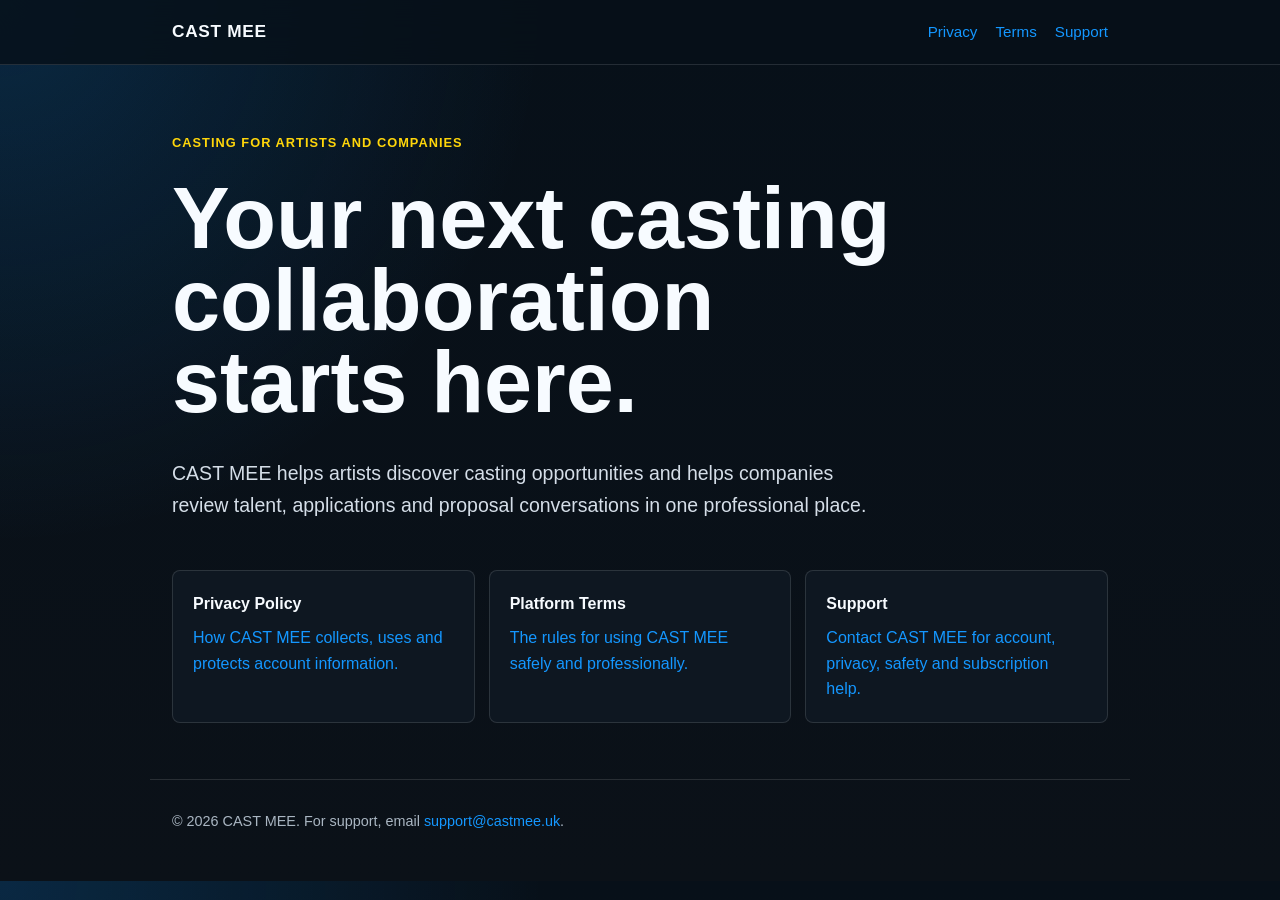
==== index.html @ 1ba74724 "Add CAST MEE public site pages" ====
<!doctype html>
<html lang="en">
  <head>
    <meta charset="utf-8">
    <meta name="viewport" content="width=device-width, initial-scale=1">
    <title>CAST MEE</title>
    <meta name="description" content="CAST MEE support, privacy policy and platform terms.">
    <link rel="stylesheet" href="styles.css">
  </head>
  <body>
    <header class="site-header">
      <nav class="nav" aria-label="Main navigation">
        <a class="brand" href="/">CAST MEE</a>
        <div class="nav-links">
          <a href="/privacy/">Privacy</a>
          <a href="/terms/">Terms</a>
          <a href="/support/">Support</a>
        </div>
      </nav>
    </header>

    <main class="hero">
      <p class="eyebrow">Casting for artists and companies</p>
      <h1>Your next casting collaboration starts here.</h1>
      <p class="lead">CAST MEE helps artists discover casting opportunities and helps companies review talent, applications and proposal conversations in one professional place.</p>

      <div class="card-grid">
        <a class="card" href="/privacy/">
          <strong>Privacy Policy</strong>
          <span>How CAST MEE collects, uses and protects account information.</span>
        </a>
        <a class="card" href="/terms/">
          <strong>Platform Terms</strong>
          <span>The rules for using CAST MEE safely and professionally.</span>
        </a>
        <a class="card" href="/support/">
          <strong>Support</strong>
          <span>Contact CAST MEE for account, privacy, safety and subscription help.</span>
        </a>
      </div>
    </main>

    <footer class="site-footer">
      © 2026 CAST MEE. For support, email <a href="mailto:support@castmee.uk">support@castmee.uk</a>.
    </footer>
  </body>
</html>
---- styles.css ----
:root {
  color-scheme: light dark;
  --bg: #071019;
  --panel: #101a24;
  --text: #f7fbff;
  --muted: #aab6c2;
  --line: rgba(255, 255, 255, 0.12);
  --blue: #1497ff;
  --gold: #ffd60a;
}

* {
  box-sizing: border-box;
}

body {
  margin: 0;
  font-family: -apple-system, BlinkMacSystemFont, "SF Pro Display", "Segoe UI", sans-serif;
  background:
    radial-gradient(circle at top left, rgba(20, 151, 255, 0.18), transparent 34rem),
    linear-gradient(180deg, #071019 0%, #0b1118 100%);
  color: var(--text);
  line-height: 1.6;
}

a {
  color: var(--blue);
  text-decoration: none;
}

a:hover {
  text-decoration: underline;
}

.site-header {
  border-bottom: 1px solid var(--line);
  background: rgba(7, 16, 25, 0.82);
  backdrop-filter: blur(18px);
  position: sticky;
  top: 0;
  z-index: 5;
}

.nav {
  max-width: 980px;
  margin: 0 auto;
  padding: 18px 22px;
  display: flex;
  align-items: center;
  justify-content: space-between;
  gap: 18px;
}

.brand {
  font-size: 1.08rem;
  font-weight: 800;
  letter-spacing: 0.04em;
  color: var(--text);
}

.nav-links {
  display: flex;
  gap: 18px;
  flex-wrap: wrap;
  font-size: 0.95rem;
}

.hero,
.content {
  max-width: 980px;
  margin: 0 auto;
  padding: 56px 22px;
}

.hero {
  min-height: 64vh;
  display: grid;
  align-content: center;
}

.eyebrow {
  color: var(--gold);
  font-weight: 800;
  letter-spacing: 0.08em;
  text-transform: uppercase;
  font-size: 0.8rem;
}

h1 {
  max-width: 800px;
  margin: 10px 0 16px;
  font-size: clamp(2.6rem, 8vw, 5.4rem);
  line-height: 0.95;
  letter-spacing: 0;
}

h2 {
  margin: 34px 0 10px;
  font-size: 1.35rem;
  line-height: 1.25;
}

p,
li {
  color: var(--muted);
  font-size: 1rem;
}

.lead {
  max-width: 720px;
  font-size: 1.22rem;
  color: #d5dee8;
}

.card-grid {
  display: grid;
  grid-template-columns: repeat(3, minmax(0, 1fr));
  gap: 14px;
  margin-top: 30px;
}

.card {
  display: block;
  min-height: 150px;
  padding: 20px;
  border: 1px solid var(--line);
  border-radius: 8px;
  background: rgba(16, 26, 36, 0.78);
}

.card strong {
  display: block;
  color: var(--text);
  margin-bottom: 8px;
}

.page-title {
  max-width: 820px;
  margin-bottom: 30px;
}

.page-title h1 {
  font-size: clamp(2.2rem, 6vw, 4.2rem);
}

.document {
  max-width: 820px;
  padding: 28px;
  border: 1px solid var(--line);
  border-radius: 8px;
  background: rgba(16, 26, 36, 0.74);
}

.document ul {
  padding-left: 1.2rem;
}

.contact-box {
  margin-top: 20px;
  padding: 18px;
  border-radius: 8px;
  border: 1px solid rgba(20, 151, 255, 0.35);
  background: rgba(20, 151, 255, 0.1);
}

.site-footer {
  max-width: 980px;
  margin: 0 auto;
  padding: 30px 22px 48px;
  border-top: 1px solid var(--line);
  color: var(--muted);
  font-size: 0.9rem;
}

@media (max-width: 720px) {
  .nav {
    align-items: flex-start;
    flex-direction: column;
  }

  .card-grid {
    grid-template-columns: 1fr;
  }

  .hero,
  .content {
    padding-top: 38px;
  }

  .document {
    padding: 20px;
  }
}
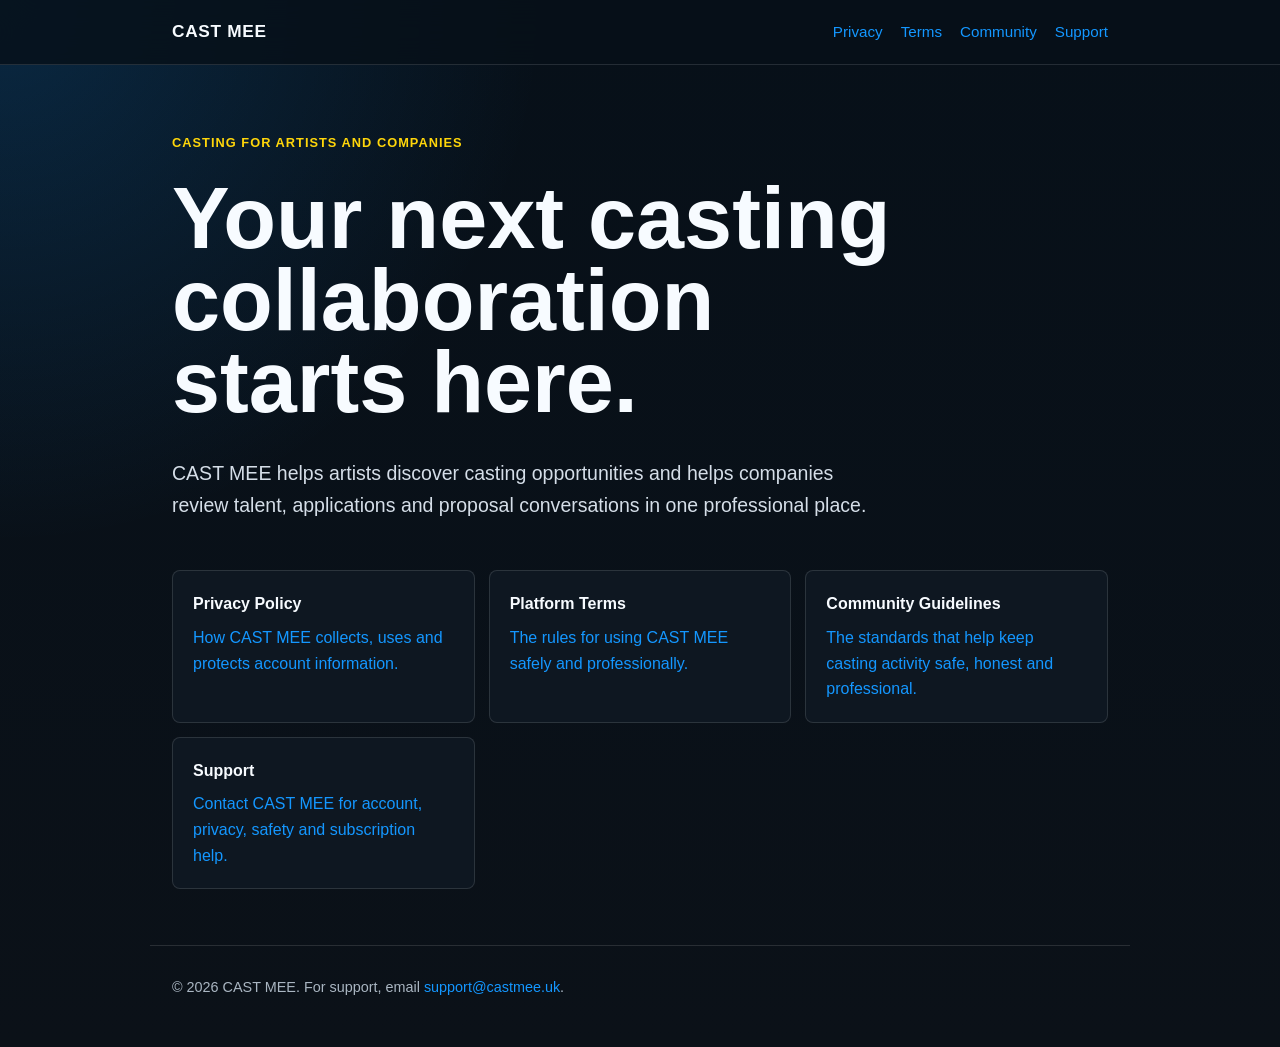
==== commit 6f924c92: "Add CAST MEE community guidelines" ====
--- a/index.html
+++ b/index.html
@@ -14,6 +14,7 @@
         <div class="nav-links">
           <a href="/privacy/">Privacy</a>
           <a href="/terms/">Terms</a>
+          <a href="/community/">Community</a>
           <a href="/support/">Support</a>
         </div>
       </nav>
@@ -33,6 +34,10 @@
           <strong>Platform Terms</strong>
           <span>The rules for using CAST MEE safely and professionally.</span>
         </a>
+        <a class="card" href="/community/">
+          <strong>Community Guidelines</strong>
+          <span>The standards that help keep casting activity safe, honest and professional.</span>
+        </a>
         <a class="card" href="/support/">
           <strong>Support</strong>
           <span>Contact CAST MEE for account, privacy, safety and subscription help.</span>
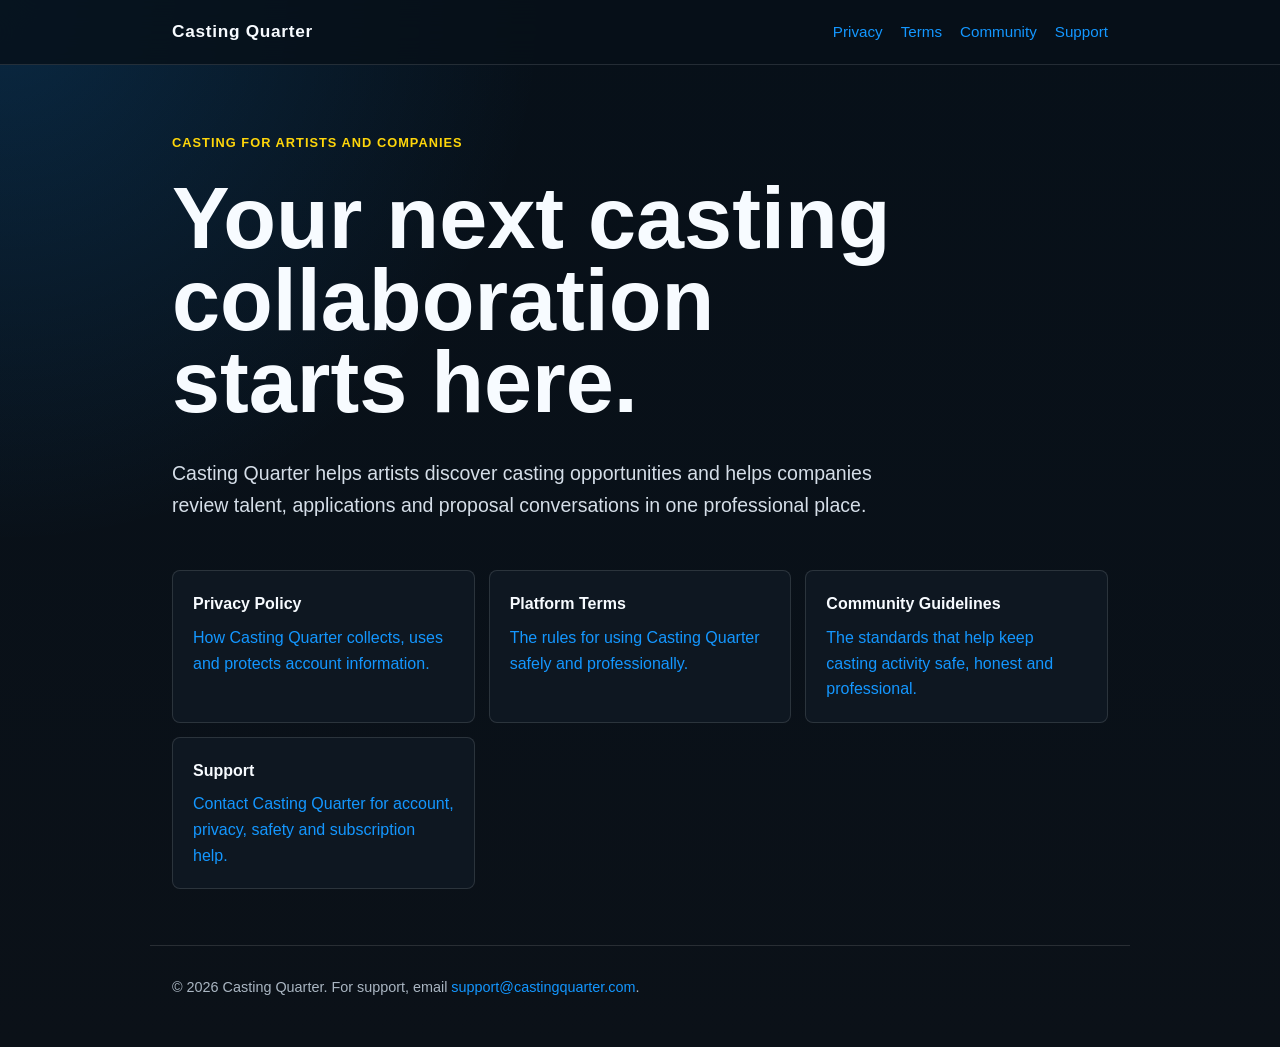
==== commit ebc6d784: "Rebrand public site as Casting Quarter" ====
--- a/index.html
+++ b/index.html
@@ -3,14 +3,14 @@
   <head>
     <meta charset="utf-8">
     <meta name="viewport" content="width=device-width, initial-scale=1">
-    <title>CAST MEE</title>
-    <meta name="description" content="CAST MEE support, privacy policy and platform terms.">
+    <title>Casting Quarter</title>
+    <meta name="description" content="Casting Quarter support, privacy policy and platform terms.">
     <link rel="stylesheet" href="styles.css">
   </head>
   <body>
     <header class="site-header">
       <nav class="nav" aria-label="Main navigation">
-        <a class="brand" href="/">CAST MEE</a>
+        <a class="brand" href="/">Casting Quarter</a>
         <div class="nav-links">
           <a href="/privacy/">Privacy</a>
           <a href="/terms/">Terms</a>
@@ -23,16 +23,16 @@
     <main class="hero">
       <p class="eyebrow">Casting for artists and companies</p>
       <h1>Your next casting collaboration starts here.</h1>
-      <p class="lead">CAST MEE helps artists discover casting opportunities and helps companies review talent, applications and proposal conversations in one professional place.</p>
+      <p class="lead">Casting Quarter helps artists discover casting opportunities and helps companies review talent, applications and proposal conversations in one professional place.</p>
 
       <div class="card-grid">
         <a class="card" href="/privacy/">
           <strong>Privacy Policy</strong>
-          <span>How CAST MEE collects, uses and protects account information.</span>
+          <span>How Casting Quarter collects, uses and protects account information.</span>
         </a>
         <a class="card" href="/terms/">
           <strong>Platform Terms</strong>
-          <span>The rules for using CAST MEE safely and professionally.</span>
+          <span>The rules for using Casting Quarter safely and professionally.</span>
         </a>
         <a class="card" href="/community/">
           <strong>Community Guidelines</strong>
@@ -40,13 +40,13 @@
         </a>
         <a class="card" href="/support/">
           <strong>Support</strong>
-          <span>Contact CAST MEE for account, privacy, safety and subscription help.</span>
+          <span>Contact Casting Quarter for account, privacy, safety and subscription help.</span>
         </a>
       </div>
     </main>
 
     <footer class="site-footer">
-      © 2026 CAST MEE. For support, email <a href="mailto:support@castmee.uk">support@castmee.uk</a>.
+      © 2026 Casting Quarter. For support, email <a href="mailto:support@castingquarter.com">support@castingquarter.com</a>.
     </footer>
   </body>
 </html>
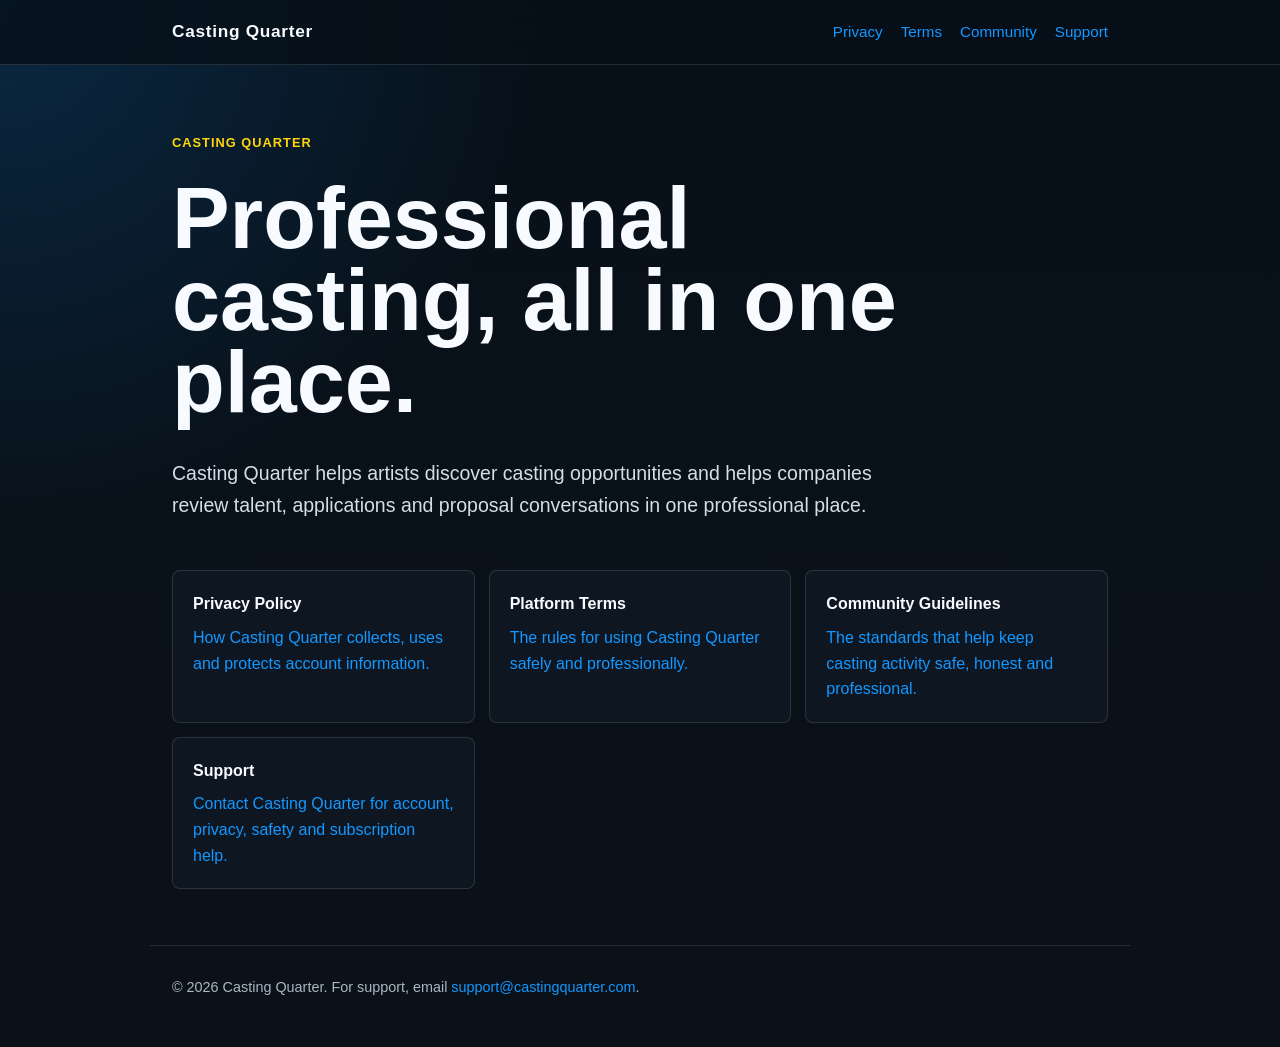
==== commit f5c10ae2: "Complete Casting Quarter website and legal rebrand" ====
--- a/index.html
+++ b/index.html
@@ -5,6 +5,7 @@
     <meta name="viewport" content="width=device-width, initial-scale=1">
     <title>Casting Quarter</title>
     <meta name="description" content="Casting Quarter support, privacy policy and platform terms.">
+    <link rel="canonical" href="https://castingquarter.com/">
     <link rel="stylesheet" href="styles.css">
   </head>
   <body>
@@ -21,8 +22,8 @@
     </header>
 
     <main class="hero">
-      <p class="eyebrow">Casting for artists and companies</p>
-      <h1>Your next casting collaboration starts here.</h1>
+      <p class="eyebrow">Casting Quarter</p>
+      <h1>Professional casting, all in one place.</h1>
       <p class="lead">Casting Quarter helps artists discover casting opportunities and helps companies review talent, applications and proposal conversations in one professional place.</p>
 
       <div class="card-grid">
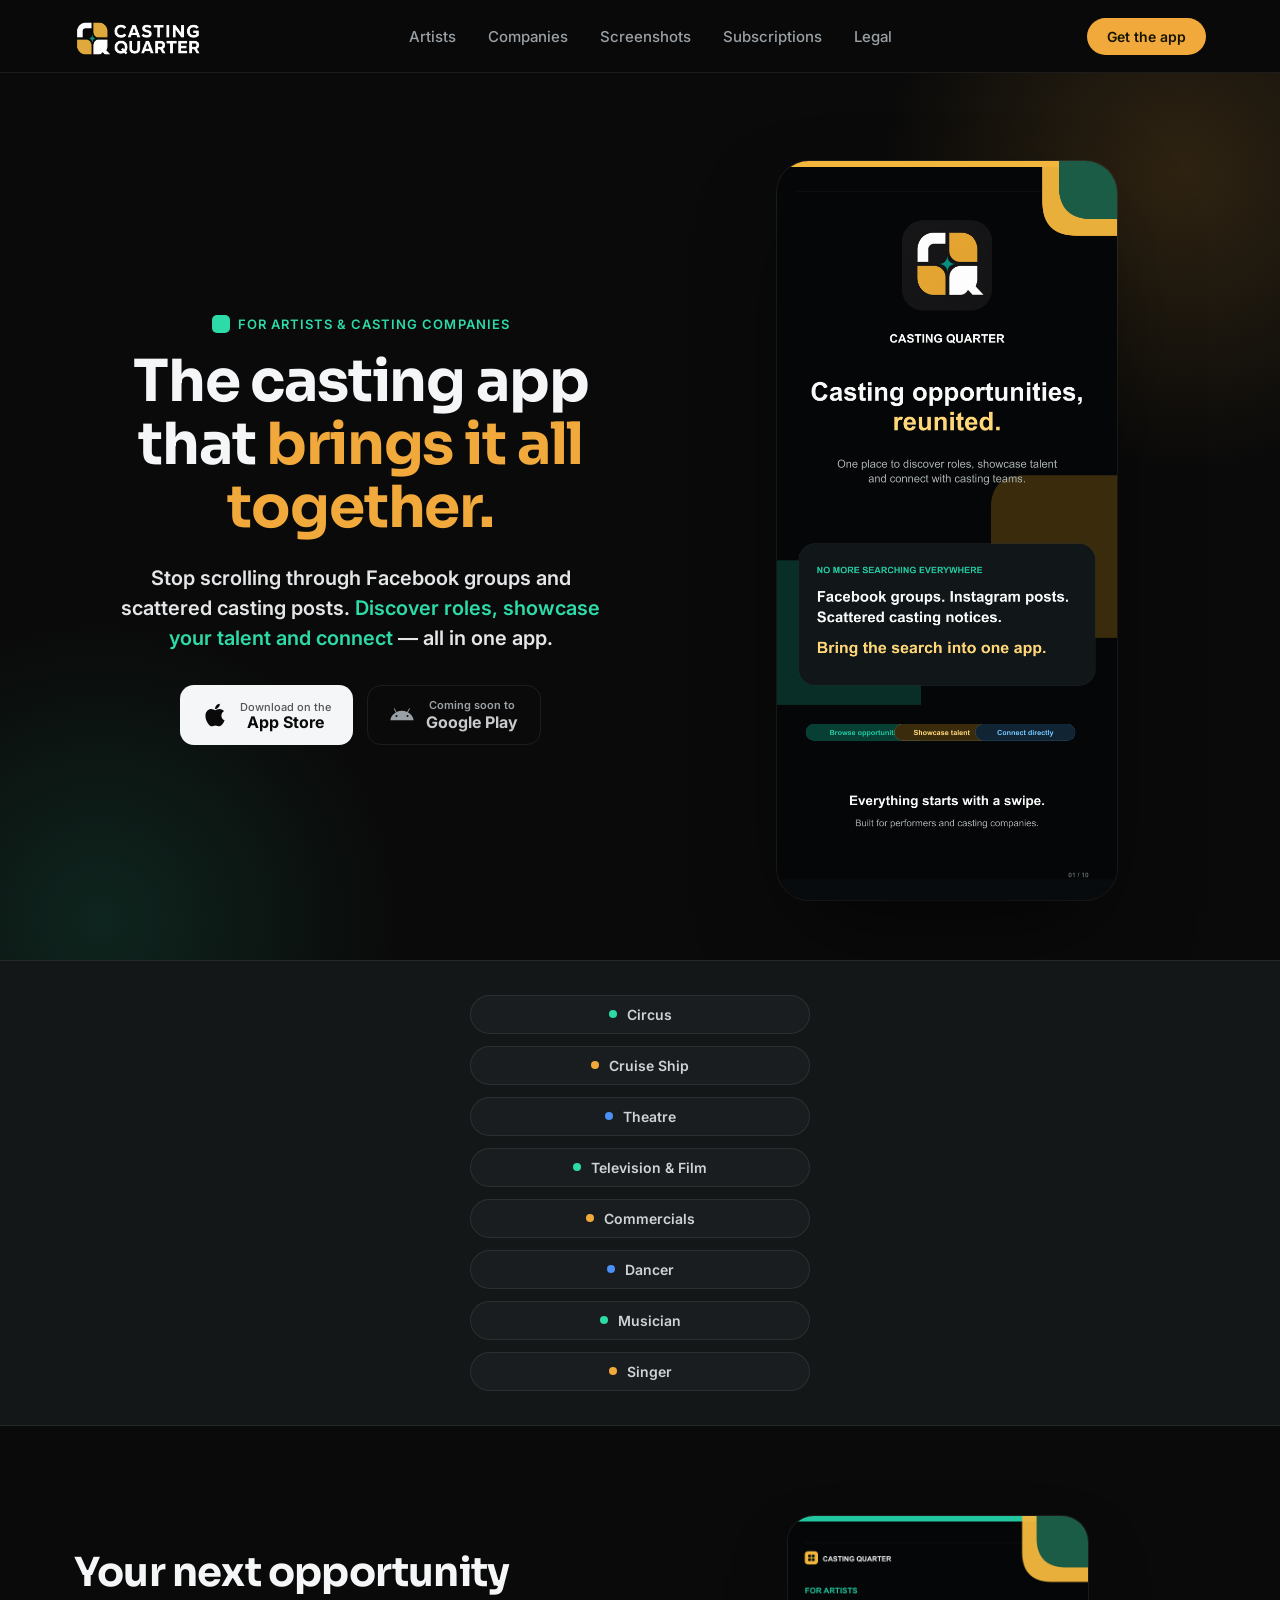
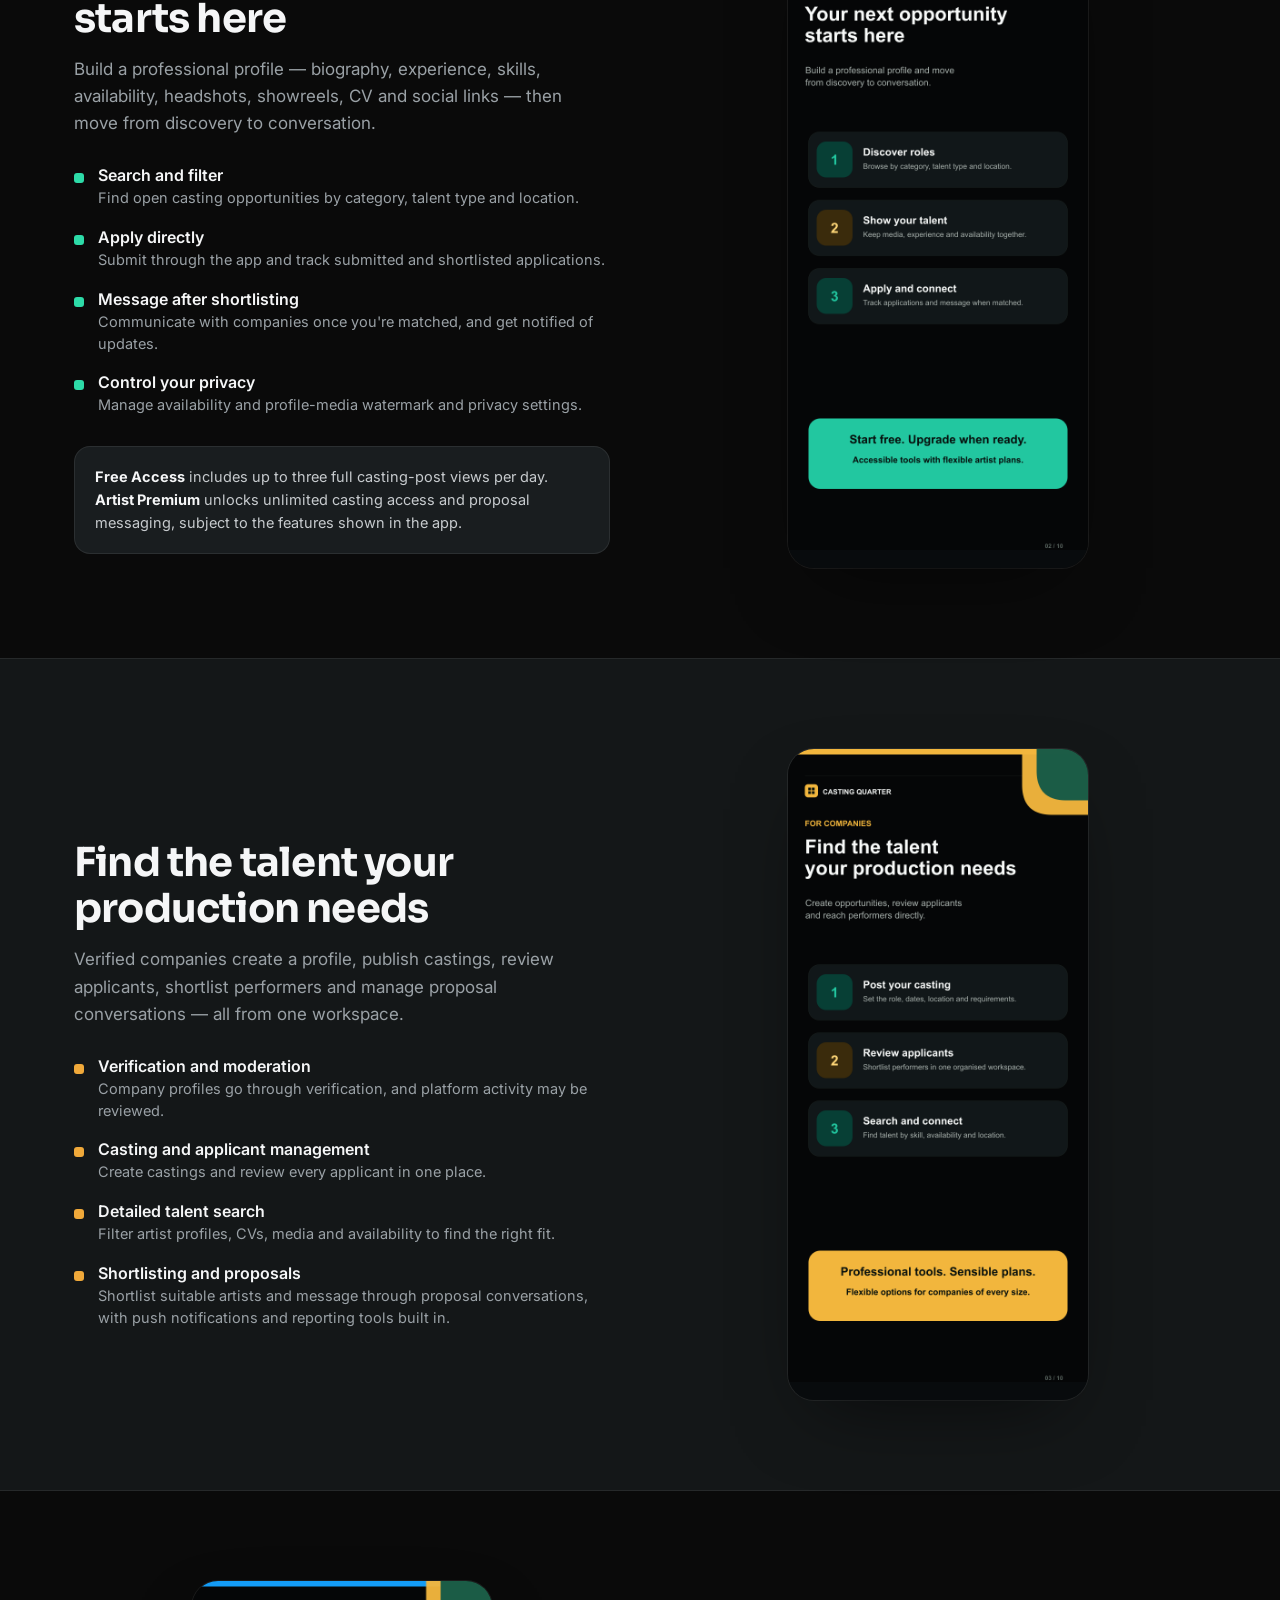
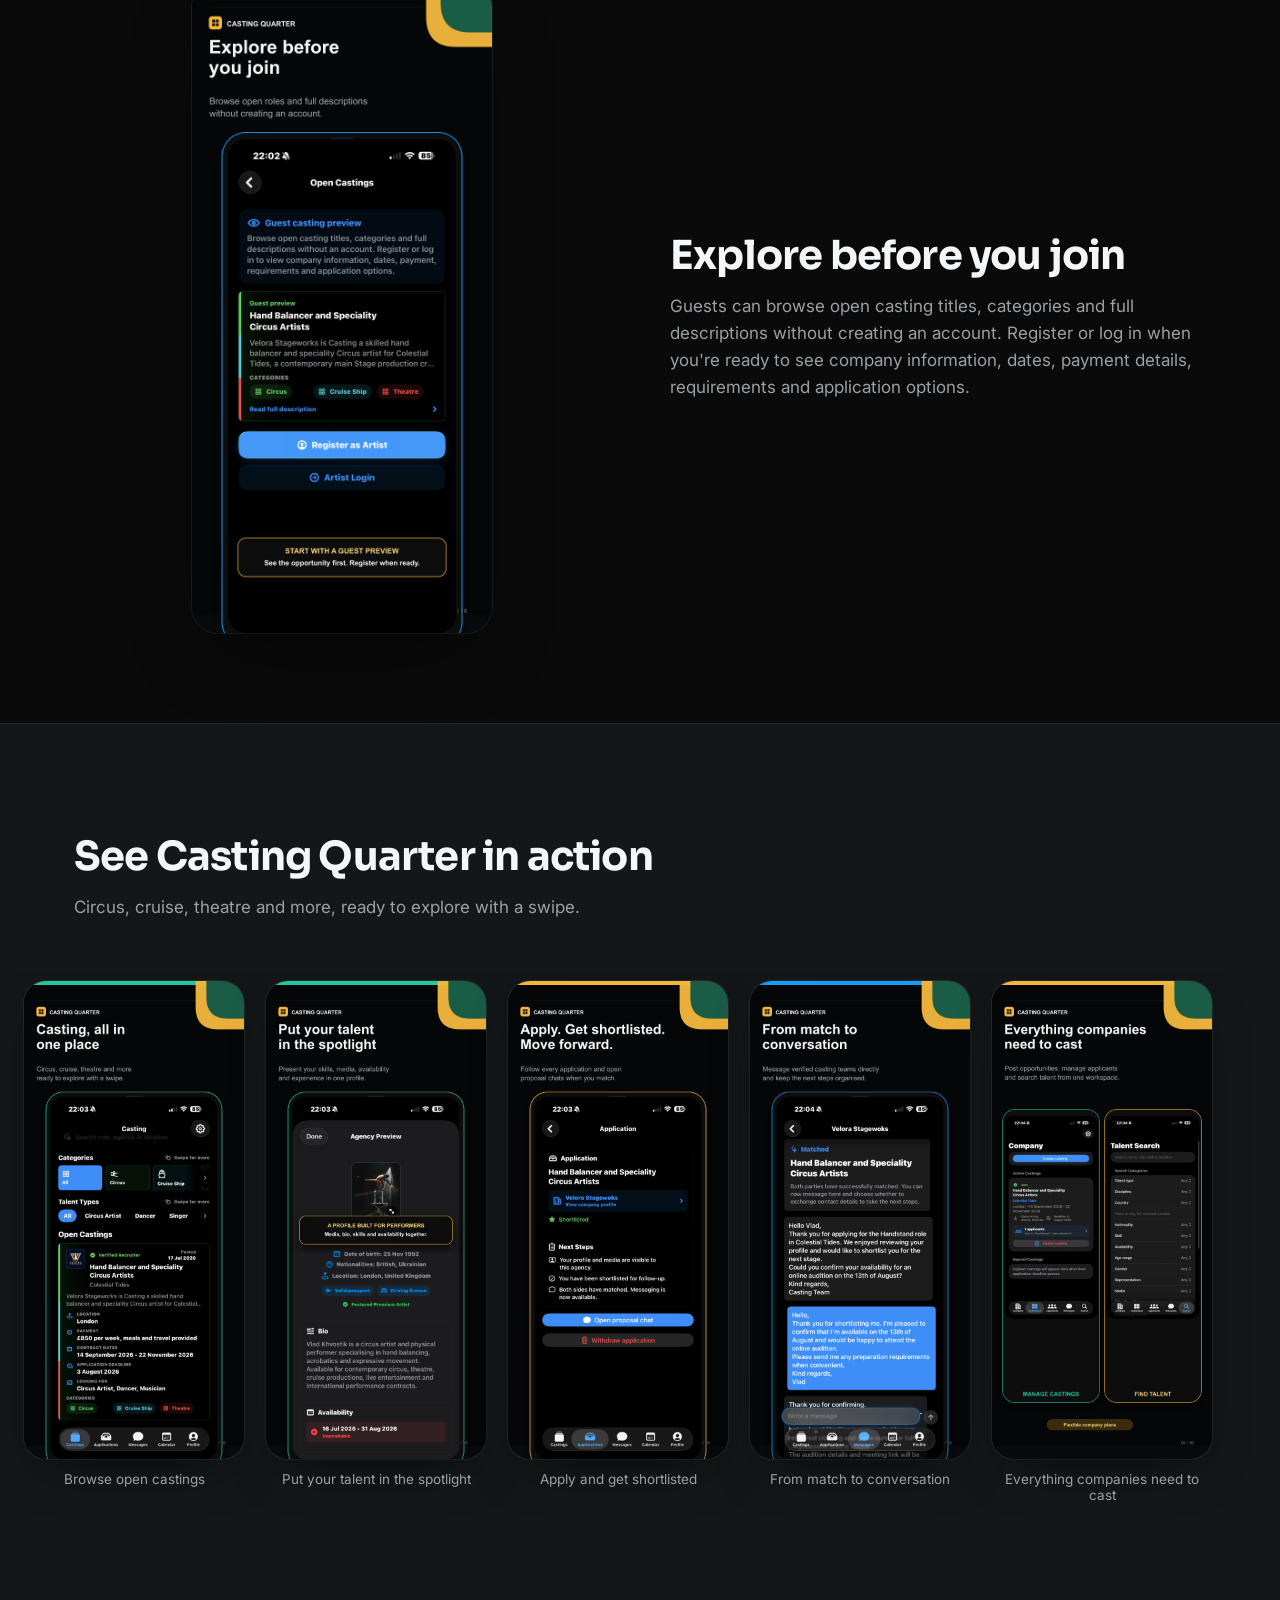
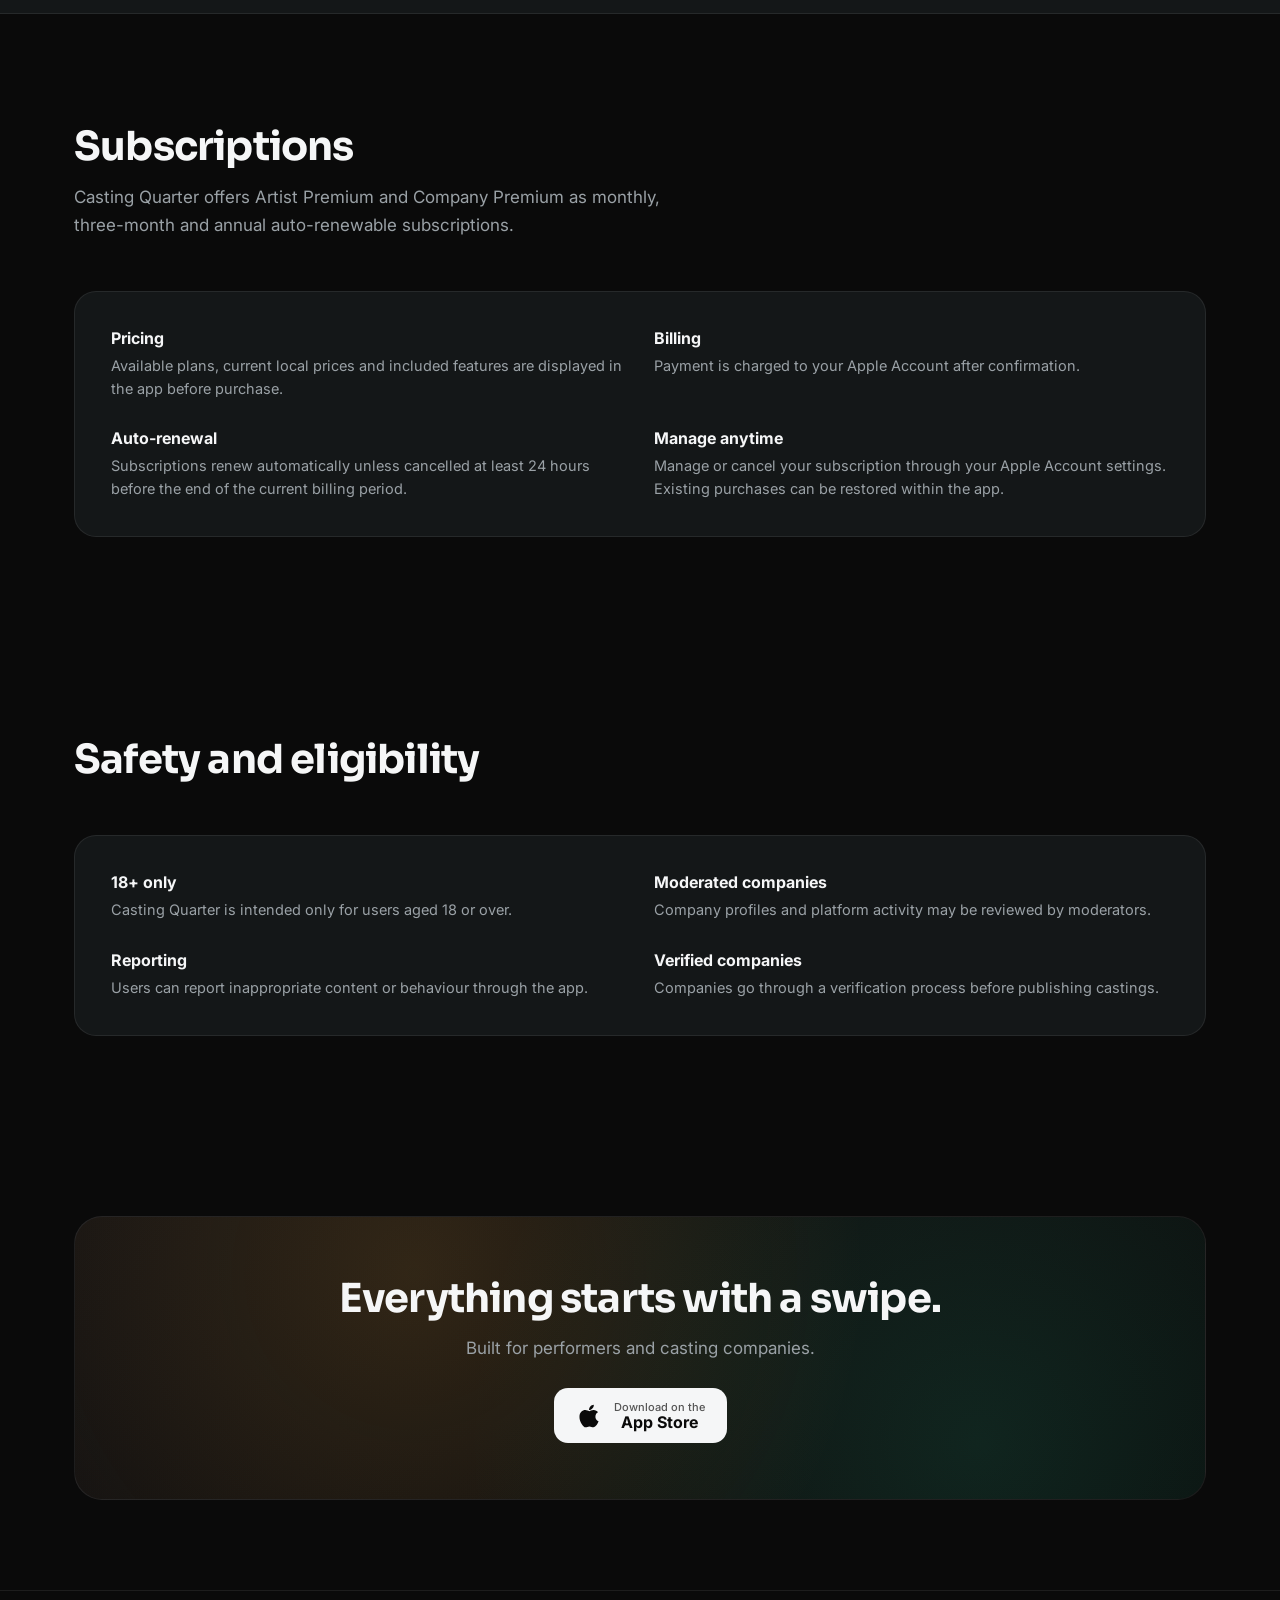
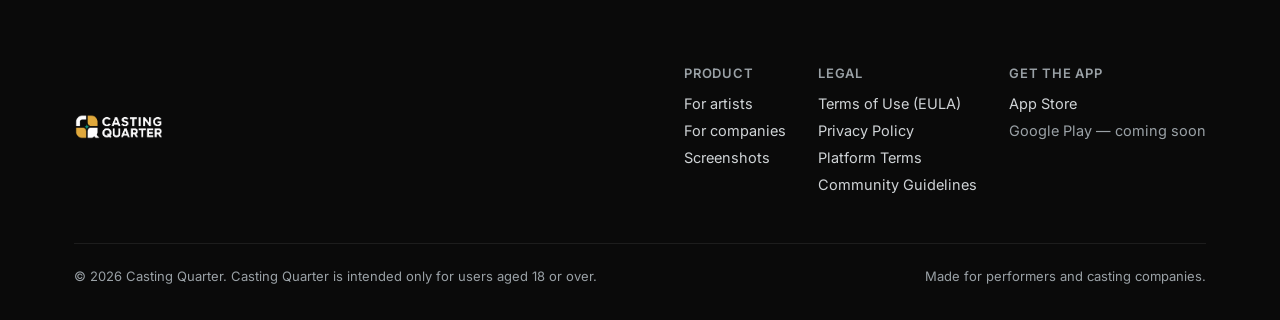
==== commit 6262b2bb: "Checkpoint static Casting Quarter homepage" ====
--- a/index.html
+++ b/index.html
@@ -1,53 +1,462 @@
-<!doctype html>
+<!DOCTYPE html>
 <html lang="en">
-  <head>
-    <meta charset="utf-8">
-    <meta name="viewport" content="width=device-width, initial-scale=1">
-    <title>Casting Quarter</title>
-    <meta name="description" content="Casting Quarter support, privacy policy and platform terms.">
-    <link rel="canonical" href="https://castingquarter.com/">
-    <link rel="stylesheet" href="styles.css">
-  </head>
-  <body>
-    <header class="site-header">
-      <nav class="nav" aria-label="Main navigation">
-        <a class="brand" href="/">Casting Quarter</a>
-        <div class="nav-links">
-          <a href="/privacy/">Privacy</a>
-          <a href="/terms/">Terms</a>
-          <a href="/community/">Community</a>
-          <a href="/support/">Support</a>
-        </div>
-      </nav>
-    </header>
-
-    <main class="hero">
-      <p class="eyebrow">Casting Quarter</p>
-      <h1>Professional casting, all in one place.</h1>
-      <p class="lead">Casting Quarter helps artists discover casting opportunities and helps companies review talent, applications and proposal conversations in one professional place.</p>
-
-      <div class="card-grid">
-        <a class="card" href="/privacy/">
-          <strong>Privacy Policy</strong>
-          <span>How Casting Quarter collects, uses and protects account information.</span>
+<head>
+<meta charset="UTF-8">
+<meta name="viewport" content="width=device-width, initial-scale=1.0">
+<title>Casting Quarter — The casting app that brings it all together.</title>
+<meta name="description" content="Casting Quarter brings casting opportunities, artists and verified companies together in one organised, accessible platform.">
+<link rel="icon" href="assets/marketing/asset-434eaecd9cca.png">
+<link rel="preconnect" href="https://fonts.googleapis.com">
+<link rel="preconnect" href="https://fonts.gstatic.com" crossorigin>
+<link href="https://fonts.googleapis.com/css2?family=Sora:wght@400;600;700;800&family=Inter:wght@400;500;600;700&display=swap" rel="stylesheet">
+<style>
+  :root{
+    --bg:#0a0a0a;
+    --panel:#141718;
+    --panel-2:#191d1f;
+    --line:rgba(255,255,255,0.08);
+    --gold:#f0a93a;
+    --gold-2:#f6c877;
+    --teal:#2ddba8;
+    --blue:#4a90f5;
+    --white:#f5f6f7;
+    --muted:#9aa1a6;
+    --radius:22px;
+  }
+  *{box-sizing:border-box;}
+  html{scroll-behavior:smooth;}
+  body{
+    margin:0;
+    background:var(--bg);
+    color:var(--white);
+    font-family:'Inter',sans-serif;
+    -webkit-font-smoothing:antialiased;
+    overflow-x:hidden;
+  }
+  h1,h2,h3,.display{
+    font-family:'Sora',sans-serif;
+    font-weight:700;
+    margin:0;
+    letter-spacing:-0.02em;
+  }
+  p{margin:0;}
+  a{color:inherit;text-decoration:none;}
+  img{max-width:100%;display:block;}
+  .wrap{max-width:1180px;margin:0 auto;padding:0 24px;}
+
+  /* progress rail */
+  #progress{position:fixed;top:0;left:0;height:3px;background:linear-gradient(90deg,var(--teal),var(--gold));width:0%;z-index:1000;transition:width .1s linear;}
+
+  /* quarter mark - the signature element, echoing the CQ icon's 4-quadrant shape */
+  .qmark{
+    width:10px;height:10px;min-width:10px;border-radius:3px;
+    background:var(--gold);
+  }
+  .qmark.teal{background:var(--teal);}
+  .qmark.blue{background:var(--blue);}
+
+  /* nav */
+  header{
+    position:sticky;top:0;z-index:100;
+    background:rgba(10,10,10,0.75);
+    backdrop-filter:blur(14px);
+    border-bottom:1px solid var(--line);
+  }
+  nav{display:flex;align-items:center;justify-content:space-between;padding:16px 24px;max-width:1180px;margin:0 auto;}
+  .brand{display:flex;align-items:center;gap:12px;}
+  .brand img{height:40px;width:auto;}
+  .navlinks{display:flex;gap:32px;font-size:15px;font-weight:500;color:var(--muted);}
+  .navlinks a:hover{color:var(--white);}
+  .nav-cta{background:var(--gold);color:#141400;padding:10px 20px;border-radius:100px;font-weight:600;font-size:14px;white-space:nowrap;}
+  .navlinks{display:none;}
+  @media(min-width:860px){.navlinks{display:flex;}}
+
+  /* hero */
+  .hero{
+    position:relative;
+    padding:88px 0 60px;
+    overflow:hidden;
+  }
+  .hero::before{
+    content:'';position:absolute;top:-200px;right:-200px;width:600px;height:600px;
+    background:radial-gradient(circle,rgba(240,169,58,0.16),transparent 70%);
+    pointer-events:none;
+  }
+  .hero::after{
+    content:'';position:absolute;bottom:-260px;left:-200px;width:600px;height:600px;
+    background:radial-gradient(circle,rgba(45,219,168,0.13),transparent 70%);
+    pointer-events:none;
+  }
+  .hero-grid{display:grid;grid-template-columns:1fr;gap:48px;align-items:center;position:relative;z-index:1;}
+  @media(min-width:960px){.hero-grid{grid-template-columns:1.05fr 0.95fr;gap:40px;}}
+  .eyebrow{
+    display:inline-flex;align-items:center;gap:8px;
+    color:var(--teal);font-weight:600;font-size:13px;letter-spacing:0.08em;text-transform:uppercase;
+    margin-bottom:18px;
+  }
+  .hero-grid > div:first-child{text-align:center;}
+  .hero-grid > div:first-child .eyebrow{margin-left:auto;margin-right:auto;}
+  .hero h1{font-size:44px;line-height:1.08;}
+  @media(min-width:600px){.hero h1{font-size:58px;}}
+  .hero h1 .accent{color:var(--gold);}
+  .hero p.sub{margin:24px auto 0;font-size:20px;font-weight:600;line-height:1.5;color:#e4e6e8;max-width:480px;text-align:center;}
+  .hero p.sub .hl{color:var(--teal);}
+  .cta-row{display:flex;flex-wrap:wrap;gap:14px;margin-top:32px;justify-content:center;}
+  .btn-store{
+    display:flex;align-items:center;gap:12px;
+    background:var(--white);color:#0a0a0a;
+    padding:12px 22px;border-radius:14px;font-weight:600;
+    transition:transform .15s ease;
+  }
+  .btn-store:hover{transform:translateY(-2px);}
+  .btn-store svg{width:26px;height:26px;flex-shrink:0;}
+  .btn-store .label small{display:block;font-size:11px;font-weight:500;color:#555;}
+  .btn-store .label strong{display:block;font-size:16px;line-height:1.1;}
+  .btn-android{
+    display:flex;align-items:center;gap:12px;
+    border:1px solid var(--line);color:var(--muted);
+    padding:12px 22px;border-radius:14px;font-weight:600;
+  }
+  .btn-android .label small{display:block;font-size:11px;color:var(--muted);}
+  .btn-android .label strong{display:block;font-size:16px;color:#c7cbce;}
+  .hero-visual{display:flex;justify-content:center;}
+  .hero-visual .frame{
+    width:100%;max-width:340px;border-radius:32px;overflow:hidden;
+    box-shadow:0 40px 100px -30px rgba(0,0,0,0.7), 0 0 0 1px var(--line);
+  }
+
+  /* section shells */
+  section{padding:90px 0;}
+  .section-head{max-width:600px;margin-bottom:52px;}
+  .section-head .qmark{margin-bottom:16px;}
+  .section-head h2{font-size:32px;line-height:1.15;}
+  @media(min-width:600px){.section-head h2{font-size:40px;}}
+  .section-head p{margin-top:14px;font-size:17px;color:var(--muted);line-height:1.6;}
+
+  /* strip */
+  .strip{border-top:1px solid var(--line);border-bottom:1px solid var(--line);background:var(--panel);}
+  .strip .wrap{display:flex;flex-direction:column;align-items:center;gap:12px;padding:34px 24px;}
+  .pill{width:100%;max-width:340px;justify-content:center;}
+  .pill{
+    display:flex;align-items:center;gap:10px;
+    background:var(--panel-2);border:1px solid var(--line);
+    padding:10px 18px;border-radius:100px;font-size:14px;font-weight:600;color:#cfd3d6;
+  }
+  .pill .dot{width:8px;height:8px;border-radius:50%;}
+
+  /* two-col feature (artists / companies) */
+  .feature{
+    display:grid;grid-template-columns:1fr;gap:48px;align-items:center;
+  }
+  @media(min-width:960px){.feature{grid-template-columns:1fr 1fr;gap:60px;}}
+  .feature.reverse .feature-visual{order:-1;}
+  @media(min-width:960px){.feature.reverse .feature-visual{order:2;}}
+  .feature-visual{display:flex;justify-content:center;}
+  .feature-visual img{border-radius:26px;max-width:300px;box-shadow:0 30px 80px -30px rgba(0,0,0,0.6),0 0 0 1px var(--line);}
+  .flist{list-style:none;margin:28px 0 0;padding:0;display:flex;flex-direction:column;gap:18px;}
+  .flist li{display:flex;gap:14px;align-items:flex-start;}
+  .flist .qmark{margin-top:8px;}
+  .flist .ftext strong{display:block;font-size:16px;font-weight:600;}
+  .flist .ftext span{display:block;font-size:14.5px;color:var(--muted);margin-top:2px;line-height:1.5;}
+  .tier-note{
+    margin-top:30px;padding:18px 20px;border-radius:16px;background:var(--panel-2);border:1px solid var(--line);
+    font-size:14.5px;color:#c7cbce;line-height:1.6;
+  }
+  .tier-note b{color:var(--white);}
+
+  /* gallery */
+  .gallery-strip{
+    display:flex;gap:22px;overflow-x:auto;padding:8px 24px 20px;scroll-snap-type:x mandatory;
+    -ms-overflow-style:none;scrollbar-width:none;
+  }
+  .gallery-strip::-webkit-scrollbar{display:none;}
+  .gcard{
+    scroll-snap-align:start;flex:0 0 auto;width:220px;
+  }
+  .gcard img{border-radius:22px;box-shadow:0 20px 50px -20px rgba(0,0,0,0.6),0 0 0 1px var(--line);}
+  .gcard .cap{margin-top:12px;font-size:13.5px;color:var(--muted);text-align:center;}
+
+  /* guest access */
+  .guest{
+    display:grid;grid-template-columns:1fr;gap:48px;align-items:center;
+  }
+  @media(min-width:960px){.guest{grid-template-columns:1fr 1fr;gap:60px;}}
+  .guest-visual img{border-radius:26px;max-width:300px;margin:0 auto;box-shadow:0 30px 80px -30px rgba(0,0,0,0.6),0 0 0 1px var(--line);}
+
+  /* safety */
+  .safety-card{
+    background:var(--panel);border:1px solid var(--line);border-radius:var(--radius);
+    padding:36px;
+  }
+  .safety-grid{display:grid;grid-template-columns:1fr;gap:28px;}
+  @media(min-width:760px){.safety-grid{grid-template-columns:1fr 1fr;}}
+  .safety-item strong{display:block;font-size:16px;margin-bottom:6px;}
+  .safety-item span{color:var(--muted);font-size:14.5px;line-height:1.6;}
+
+  /* download cta */
+  .cta-band{
+    background:linear-gradient(135deg,#151313,#0a0a0a);
+    border:1px solid var(--line);border-radius:28px;
+    padding:56px 32px;text-align:center;
+    position:relative;overflow:hidden;
+  }
+  .cta-band::before{
+    content:'';position:absolute;inset:0;
+    background:radial-gradient(circle at 30% 20%,rgba(240,169,58,0.14),transparent 55%),radial-gradient(circle at 80% 80%,rgba(45,219,168,0.12),transparent 55%);
+  }
+  .cta-band > *{position:relative;z-index:1;}
+  .cta-band h2{font-size:32px;}
+  @media(min-width:600px){.cta-band h2{font-size:40px;}}
+  .cta-band p{color:var(--muted);margin-top:14px;font-size:17px;}
+  .cta-band .cta-row{justify-content:center;margin-top:30px;}
+
+  /* footer */
+  footer{border-top:1px solid var(--line);padding:56px 0 36px;}
+  .foot-top{display:flex;flex-wrap:wrap;justify-content:space-between;gap:40px;margin-bottom:40px;}
+  .foot-brand{display:flex;align-items:center;gap:12px;}
+  .foot-brand img{height:28px;}
+  .foot-links{display:flex;flex-wrap:wrap;gap:32px;}
+  .foot-col h4{font-size:13px;text-transform:uppercase;letter-spacing:0.06em;color:var(--muted);margin-bottom:14px;font-weight:600;}
+  .foot-col a{display:block;font-size:14.5px;color:#cfd3d6;margin-bottom:10px;}
+  .foot-col a:hover{color:var(--gold);}
+  .foot-bottom{border-top:1px solid var(--line);padding-top:24px;display:flex;flex-wrap:wrap;gap:12px;justify-content:space-between;font-size:13px;color:var(--muted);}
+
+  @media(prefers-reduced-motion:reduce){
+    html{scroll-behavior:auto;}
+    *{transition:none !important;}
+  }
+</style>
+</head>
+<body>
+
+<div id="progress"></div>
+
+<header>
+  <nav>
+    <div class="brand">
+      <img src="assets/marketing/casting-quarter-logo.png" alt="Casting Quarter">
+    </div>
+    <div class="navlinks">
+      <a href="#artists">Artists</a>
+      <a href="#companies">Companies</a>
+      <a href="#screenshots">Screenshots</a>
+      <a href="#subscriptions">Subscriptions</a>
+      <a href="#legal">Legal</a>
+    </div>
+    <a class="nav-cta" href="https://apps.apple.com/gb/app/cast-mee/id6785971157" target="_blank" rel="noopener">Get the app</a>
+  </nav>
+</header>
+
+<section class="hero">
+  <div class="wrap hero-grid">
+    <div>
+      <span class="eyebrow"><span class="qmark teal" style="width:18px;height:18px;min-width:18px;border-radius:5px;"></span> For artists &amp; casting companies</span>
+      <h1>The casting app that <span class="accent">brings it all together.</span></h1>
+      <p class="sub">Stop scrolling through Facebook groups and scattered casting posts. <span class="hl">Discover roles, showcase your talent and connect</span> — all in one app.</p>
+      <div class="cta-row">
+        <a class="btn-store" href="https://apps.apple.com/gb/app/cast-mee/id6785971157" target="_blank" rel="noopener">
+          <svg viewBox="0 0 384 512" fill="currentColor"><path d="M318.7 268.7c-.2-36.7 16.4-64.4 50-84.8-18.8-26.9-47.2-41.7-84.7-44.6-35.5-2.8-74.3 20.7-88.5 20.7-15 0-49.4-19.7-76.4-19.7C63.3 141.2 4 184.8 4 273.5q0 39.3 14.4 81.2c12.8 36.7 59 126.7 107.2 125.2 25.2-.6 43-17.9 75.8-17.9 31.8 0 48.3 17.9 76.4 17.9 48.6-.7 90.4-82.5 102.6-119.3-65.2-30.7-61.7-90-61.7-91.9zm-56.6-164.2c27.3-32.4 24.8-61.9 24-72.5-24.1 1.4-52 16.4-67.9 34.9-17.5 19.8-27.8 44.3-25.6 71.9 26.1 2 49.9-11.4 69.5-34.3z"/></svg>
+          <span class="label"><small>Download on the</small><strong>App Store</strong></span>
         </a>
-        <a class="card" href="/terms/">
-          <strong>Platform Terms</strong>
-          <span>The rules for using Casting Quarter safely and professionally.</span>
+        <span class="btn-android">
+          <svg viewBox="0 0 576 512" fill="currentColor" width="24" height="24"><path d="M420.55 301.93a24 24 0 1 1 24-24 24 24 0 0 1-24 24m-265.1 0a24 24 0 1 1 24-24 24 24 0 0 1-24 24m272.42-108.13 47.24-81.85a10 10 0 1 0-17.32-10l-47.85 82.91a301.25 301.25 0 0 0-251.88 0l-47.85-82.91a10 10 0 1 0-17.32 10l47.24 81.85C67.24 231.98 15.9 300.99 8 384h560c-7.9-83.01-59.24-152.02-131.13-190.2"/></svg>
+          <span class="label"><small>Coming soon to</small><strong>Google Play</strong></span>
+        </span>
+      </div>
+    </div>
+    <div class="hero-visual">
+      <div class="frame">
+        <img src="assets/marketing/hero-app.png" alt="Casting Quarter app hero screen">
+      </div>
+    </div>
+  </div>
+</section>
+
+<div class="strip">
+  <div class="wrap">
+    <span class="pill"><span class="dot" style="background:var(--teal);"></span>Circus</span>
+    <span class="pill"><span class="dot" style="background:var(--gold);"></span>Cruise Ship</span>
+    <span class="pill"><span class="dot" style="background:var(--blue);"></span>Theatre</span>
+    <span class="pill"><span class="dot" style="background:var(--teal);"></span>Television &amp; Film</span>
+    <span class="pill"><span class="dot" style="background:var(--gold);"></span>Commercials</span>
+    <span class="pill"><span class="dot" style="background:var(--blue);"></span>Dancer</span>
+    <span class="pill"><span class="dot" style="background:var(--teal);"></span>Musician</span>
+    <span class="pill"><span class="dot" style="background:var(--gold);"></span>Singer</span>
+  </div>
+</div>
+
+<section id="artists">
+  <div class="wrap">
+    <div class="feature">
+      <div>
+        <div class="section-head" style="margin-bottom:0;">
+          <span class="qmark teal"></span>
+          <h2 style="margin-top:20px;">Your next opportunity starts here</h2>
+          <p>Build a professional profile — biography, experience, skills, availability, headshots, showreels, CV and social links — then move from discovery to conversation.</p>
+        </div>
+        <ul class="flist">
+          <li><span class="qmark teal"></span><div class="ftext"><strong>Search and filter</strong><span>Find open casting opportunities by category, talent type and location.</span></div></li>
+          <li><span class="qmark teal"></span><div class="ftext"><strong>Apply directly</strong><span>Submit through the app and track submitted and shortlisted applications.</span></div></li>
+          <li><span class="qmark teal"></span><div class="ftext"><strong>Message after shortlisting</strong><span>Communicate with companies once you're matched, and get notified of updates.</span></div></li>
+          <li><span class="qmark teal"></span><div class="ftext"><strong>Control your privacy</strong><span>Manage availability and profile-media watermark and privacy settings.</span></div></li>
+        </ul>
+        <div class="tier-note"><b>Free Access</b> includes up to three full casting-post views per day. <b>Artist Premium</b> unlocks unlimited casting access and proposal messaging, subject to the features shown in the app.</div>
+      </div>
+      <div class="feature-visual">
+        <img src="assets/marketing/artist-journey.png" alt="Casting Quarter artist journey screen">
+      </div>
+    </div>
+  </div>
+</section>
+
+<section id="companies" style="background:var(--panel);border-top:1px solid var(--line);border-bottom:1px solid var(--line);">
+  <div class="wrap">
+    <div class="feature reverse">
+      <div>
+        <div class="section-head" style="margin-bottom:0;">
+          <span class="qmark"></span>
+          <h2 style="margin-top:20px;">Find the talent your production needs</h2>
+          <p>Verified companies create a profile, publish castings, review applicants, shortlist performers and manage proposal conversations — all from one workspace.</p>
+        </div>
+        <ul class="flist">
+          <li><span class="qmark"></span><div class="ftext"><strong>Verification and moderation</strong><span>Company profiles go through verification, and platform activity may be reviewed.</span></div></li>
+          <li><span class="qmark"></span><div class="ftext"><strong>Casting and applicant management</strong><span>Create castings and review every applicant in one place.</span></div></li>
+          <li><span class="qmark"></span><div class="ftext"><strong>Detailed talent search</strong><span>Filter artist profiles, CVs, media and availability to find the right fit.</span></div></li>
+          <li><span class="qmark"></span><div class="ftext"><strong>Shortlisting and proposals</strong><span>Shortlist suitable artists and message through proposal conversations, with push notifications and reporting tools built in.</span></div></li>
+        </ul>
+      </div>
+      <div class="feature-visual">
+        <img src="assets/marketing/company-journey.png" alt="Casting Quarter companies journey screen">
+      </div>
+    </div>
+  </div>
+</section>
+
+<section>
+  <div class="wrap">
+    <div class="guest">
+      <div class="guest-visual">
+        <img src="assets/marketing/guest-preview.png" alt="Casting Quarter guest preview screen">
+      </div>
+      <div>
+        <div class="section-head" style="margin-bottom:0;">
+          <span class="qmark blue"></span>
+          <h2 style="margin-top:20px;">Explore before you join</h2>
+          <p>Guests can browse open casting titles, categories and full descriptions without creating an account. Register or log in when you're ready to see company information, dates, payment details, requirements and application options.</p>
+        </div>
+      </div>
+    </div>
+  </div>
+</section>
+
+<section id="screenshots" style="background:var(--panel);border-top:1px solid var(--line);border-bottom:1px solid var(--line);">
+  <div class="wrap">
+    <div class="section-head">
+      <span class="qmark teal"></span>
+      <h2 style="margin-top:20px;">See Casting Quarter in action</h2>
+      <p>Circus, cruise, theatre and more, ready to explore with a swipe.</p>
+    </div>
+  </div>
+  <div class="gallery-strip">
+    <div class="gcard"><img src="assets/marketing/open-castings.png" alt="Browse open castings"><p class="cap">Browse open castings</p></div>
+    <div class="gcard"><img src="assets/marketing/artist-profile.png" alt="Artist profile"><p class="cap">Put your talent in the spotlight</p></div>
+    <div class="gcard"><img src="assets/marketing/application-status.png" alt="Application status"><p class="cap">Apply and get shortlisted</p></div>
+    <div class="gcard"><img src="assets/marketing/messages.png" alt="Messaging with companies"><p class="cap">From match to conversation</p></div>
+    <div class="gcard"><img src="assets/marketing/company-search.png" alt="Company dashboard and talent search"><p class="cap">Everything companies need to cast</p></div>
+  </div>
+</section>
+
+<section id="subscriptions">
+  <div class="wrap">
+    <div class="section-head">
+      <span class="qmark"></span>
+      <h2 style="margin-top:20px;">Subscriptions</h2>
+      <p>Casting Quarter offers Artist Premium and Company Premium as monthly, three-month and annual auto-renewable subscriptions.</p>
+    </div>
+    <div class="safety-card">
+      <div class="safety-grid">
+        <div class="safety-item"><strong>Pricing</strong><span>Available plans, current local prices and included features are displayed in the app before purchase.</span></div>
+        <div class="safety-item"><strong>Billing</strong><span>Payment is charged to your Apple Account after confirmation.</span></div>
+        <div class="safety-item"><strong>Auto-renewal</strong><span>Subscriptions renew automatically unless cancelled at least 24 hours before the end of the current billing period.</span></div>
+        <div class="safety-item"><strong>Manage anytime</strong><span>Manage or cancel your subscription through your Apple Account settings. Existing purchases can be restored within the app.</span></div>
+      </div>
+    </div>
+  </div>
+</section>
+
+<section>
+  <div class="wrap">
+    <div class="section-head">
+      <span class="qmark blue"></span>
+      <h2 style="margin-top:20px;">Safety and eligibility</h2>
+    </div>
+    <div class="safety-card">
+      <div class="safety-grid">
+        <div class="safety-item"><strong>18+ only</strong><span>Casting Quarter is intended only for users aged 18 or over.</span></div>
+        <div class="safety-item"><strong>Moderated companies</strong><span>Company profiles and platform activity may be reviewed by moderators.</span></div>
+        <div class="safety-item"><strong>Reporting</strong><span>Users can report inappropriate content or behaviour through the app.</span></div>
+        <div class="safety-item"><strong>Verified companies</strong><span>Companies go through a verification process before publishing castings.</span></div>
+      </div>
+    </div>
+  </div>
+</section>
+
+<section>
+  <div class="wrap">
+    <div class="cta-band">
+      <h2>Everything starts with a swipe.</h2>
+      <p>Built for performers and casting companies.</p>
+      <div class="cta-row">
+        <a class="btn-store" href="https://apps.apple.com/gb/app/cast-mee/id6785971157" target="_blank" rel="noopener">
+          <svg viewBox="0 0 384 512" fill="currentColor"><path d="M318.7 268.7c-.2-36.7 16.4-64.4 50-84.8-18.8-26.9-47.2-41.7-84.7-44.6-35.5-2.8-74.3 20.7-88.5 20.7-15 0-49.4-19.7-76.4-19.7C63.3 141.2 4 184.8 4 273.5q0 39.3 14.4 81.2c12.8 36.7 59 126.7 107.2 125.2 25.2-.6 43-17.9 75.8-17.9 31.8 0 48.3 17.9 76.4 17.9 48.6-.7 90.4-82.5 102.6-119.3-65.2-30.7-61.7-90-61.7-91.9zm-56.6-164.2c27.3-32.4 24.8-61.9 24-72.5-24.1 1.4-52 16.4-67.9 34.9-17.5 19.8-27.8 44.3-25.6 71.9 26.1 2 49.9-11.4 69.5-34.3z"/></svg>
+          <span class="label"><small>Download on the</small><strong>App Store</strong></span>
         </a>
-        <a class="card" href="/community/">
-          <strong>Community Guidelines</strong>
-          <span>The standards that help keep casting activity safe, honest and professional.</span>
-        </a>
-        <a class="card" href="/support/">
-          <strong>Support</strong>
-          <span>Contact Casting Quarter for account, privacy, safety and subscription help.</span>
-        </a>
-      </div>
-    </main>
-
-    <footer class="site-footer">
-      © 2026 Casting Quarter. For support, email <a href="mailto:support@castingquarter.com">support@castingquarter.com</a>.
-    </footer>
-  </body>
+      </div>
+    </div>
+  </div>
+</section>
+
+<footer id="legal">
+  <div class="wrap">
+    <div class="foot-top">
+      <div class="foot-brand">
+        <img src="assets/marketing/casting-quarter-logo.png" alt="Casting Quarter">
+      </div>
+      <div class="foot-links">
+        <div class="foot-col">
+          <h4>Product</h4>
+          <a href="#artists">For artists</a>
+          <a href="#companies">For companies</a>
+          <a href="#screenshots">Screenshots</a>
+        </div>
+        <div class="foot-col">
+          <h4>Legal</h4>
+          <a href="https://www.apple.com/legal/internet-services/itunes/dev/stdeula/" target="_blank" rel="noopener">Terms of Use (EULA)</a>
+          <a href="https://castingquarter.com/privacy/" target="_blank" rel="noopener">Privacy Policy</a>
+          <a href="https://castingquarter.com/terms/" target="_blank" rel="noopener">Platform Terms</a>
+          <a href="https://castingquarter.com/community/" target="_blank" rel="noopener">Community Guidelines</a>
+        </div>
+        <div class="foot-col">
+          <h4>Get the app</h4>
+          <a href="https://apps.apple.com/gb/app/cast-mee/id6785971157" target="_blank" rel="noopener">App Store</a>
+          <a href="#" style="color:var(--muted);pointer-events:none;">Google Play — coming soon</a>
+        </div>
+      </div>
+    </div>
+    <div class="foot-bottom">
+      <span>© 2026 Casting Quarter. Casting Quarter is intended only for users aged 18 or over.</span>
+      <span>Made for performers and casting companies.</span>
+    </div>
+  </div>
+</footer>
+
+<script>
+  window.addEventListener('scroll', function(){
+    var h = document.documentElement;
+    var scrolled = (h.scrollTop) / (h.scrollHeight - h.clientHeight) * 100;
+    document.getElementById('progress').style.width = scrolled + '%';
+  });
+</script>
+
+</body>
 </html>
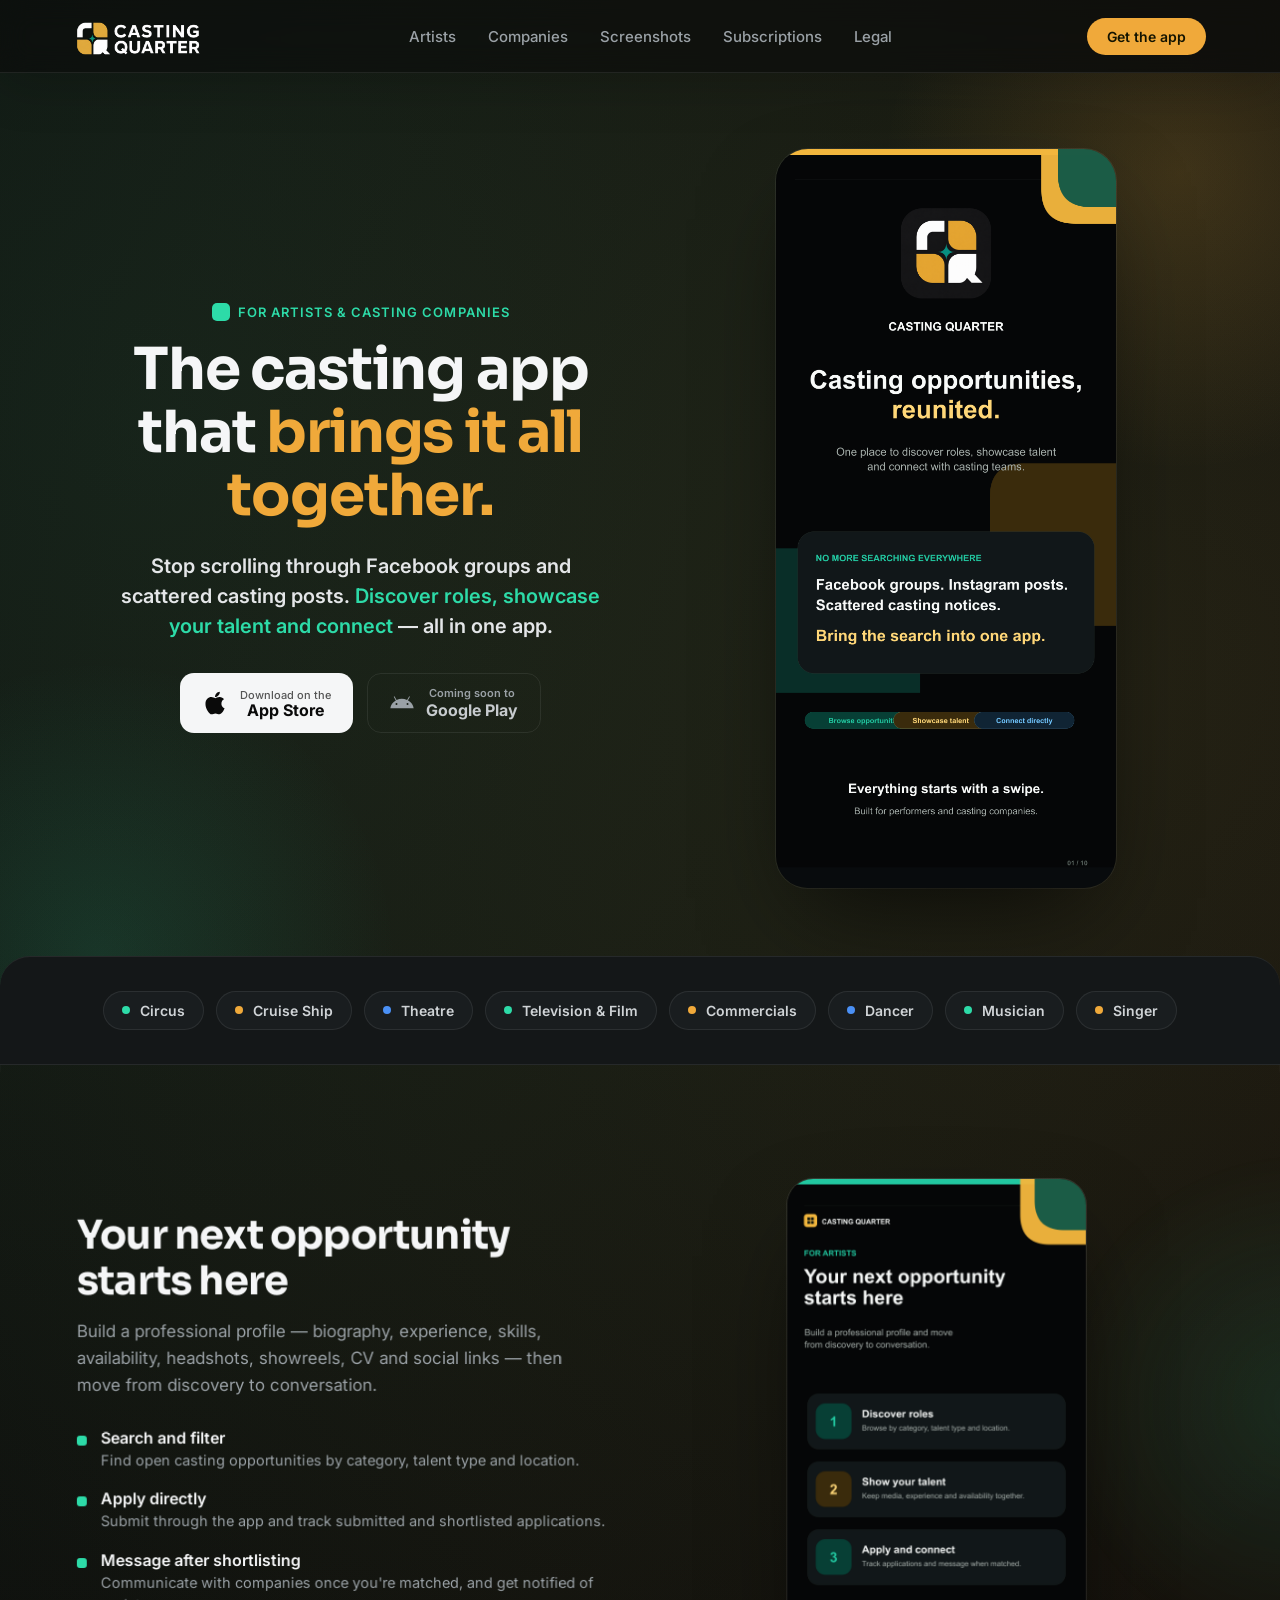
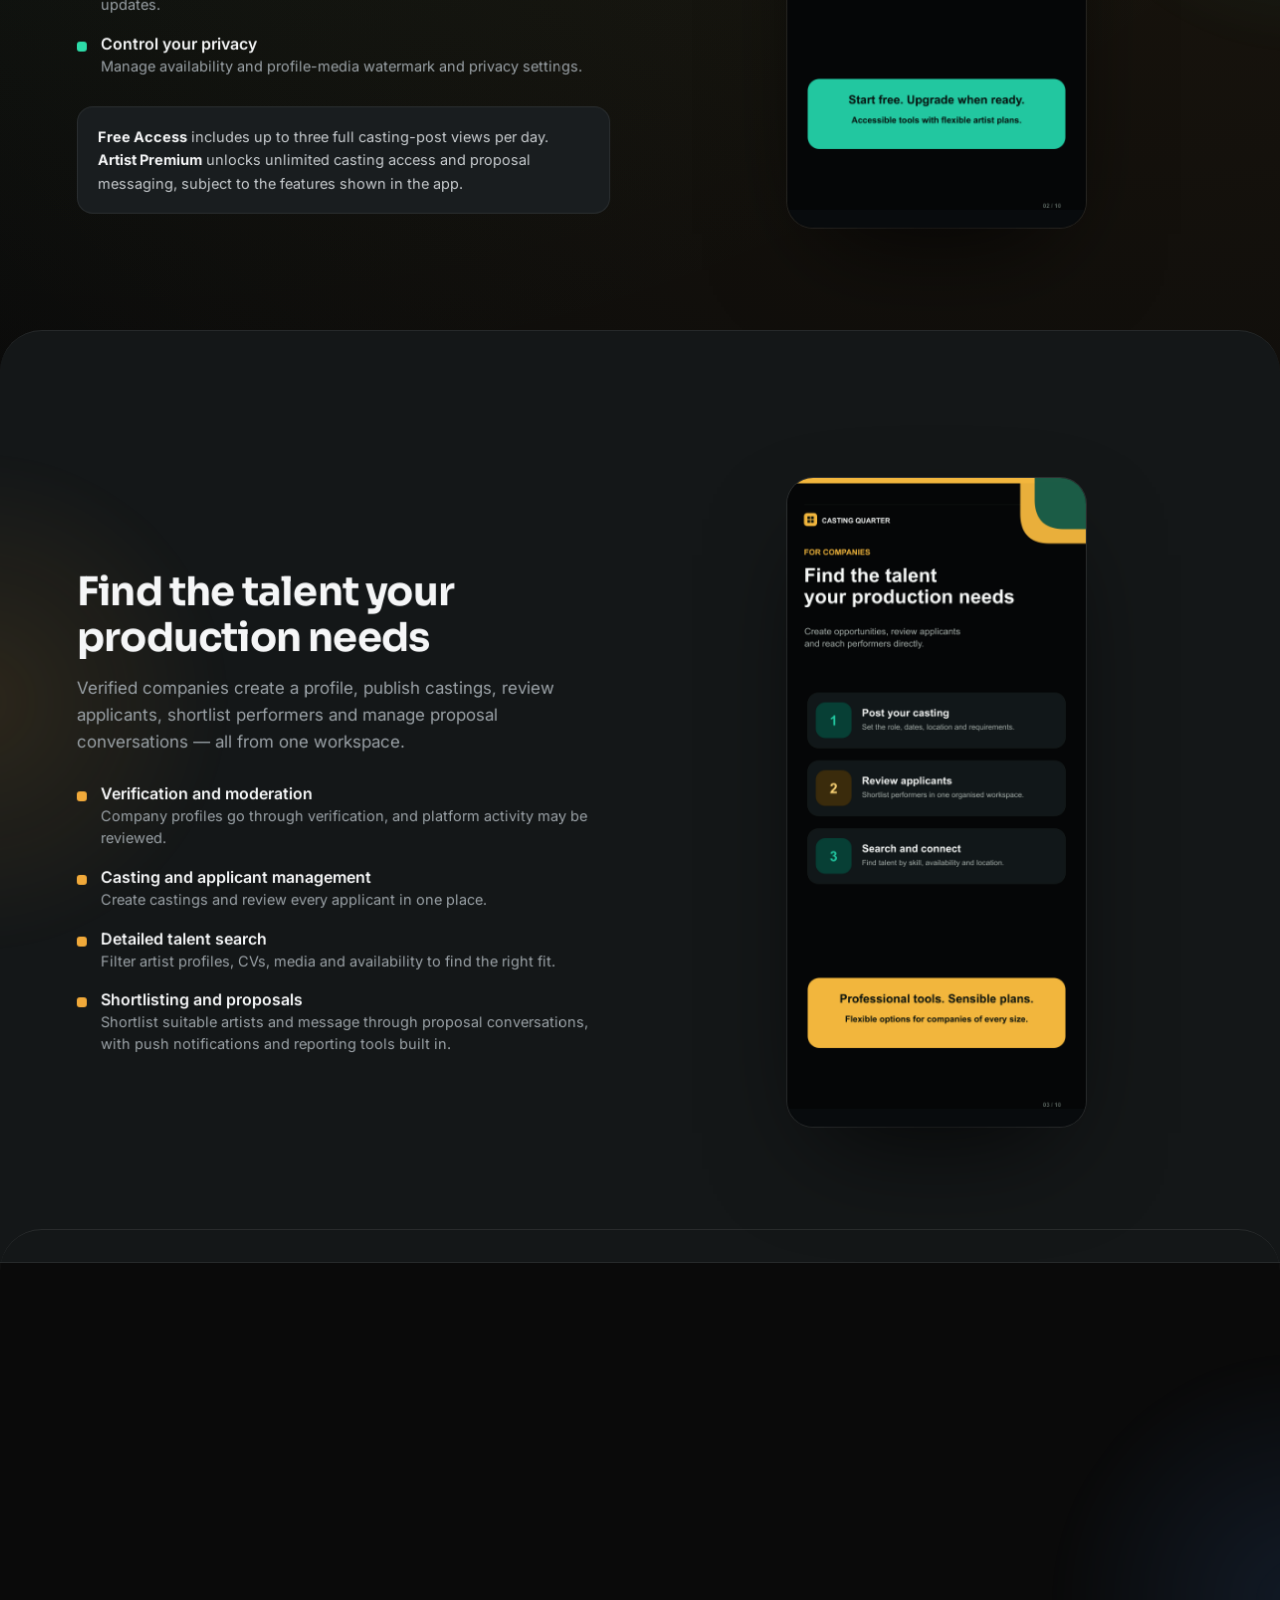
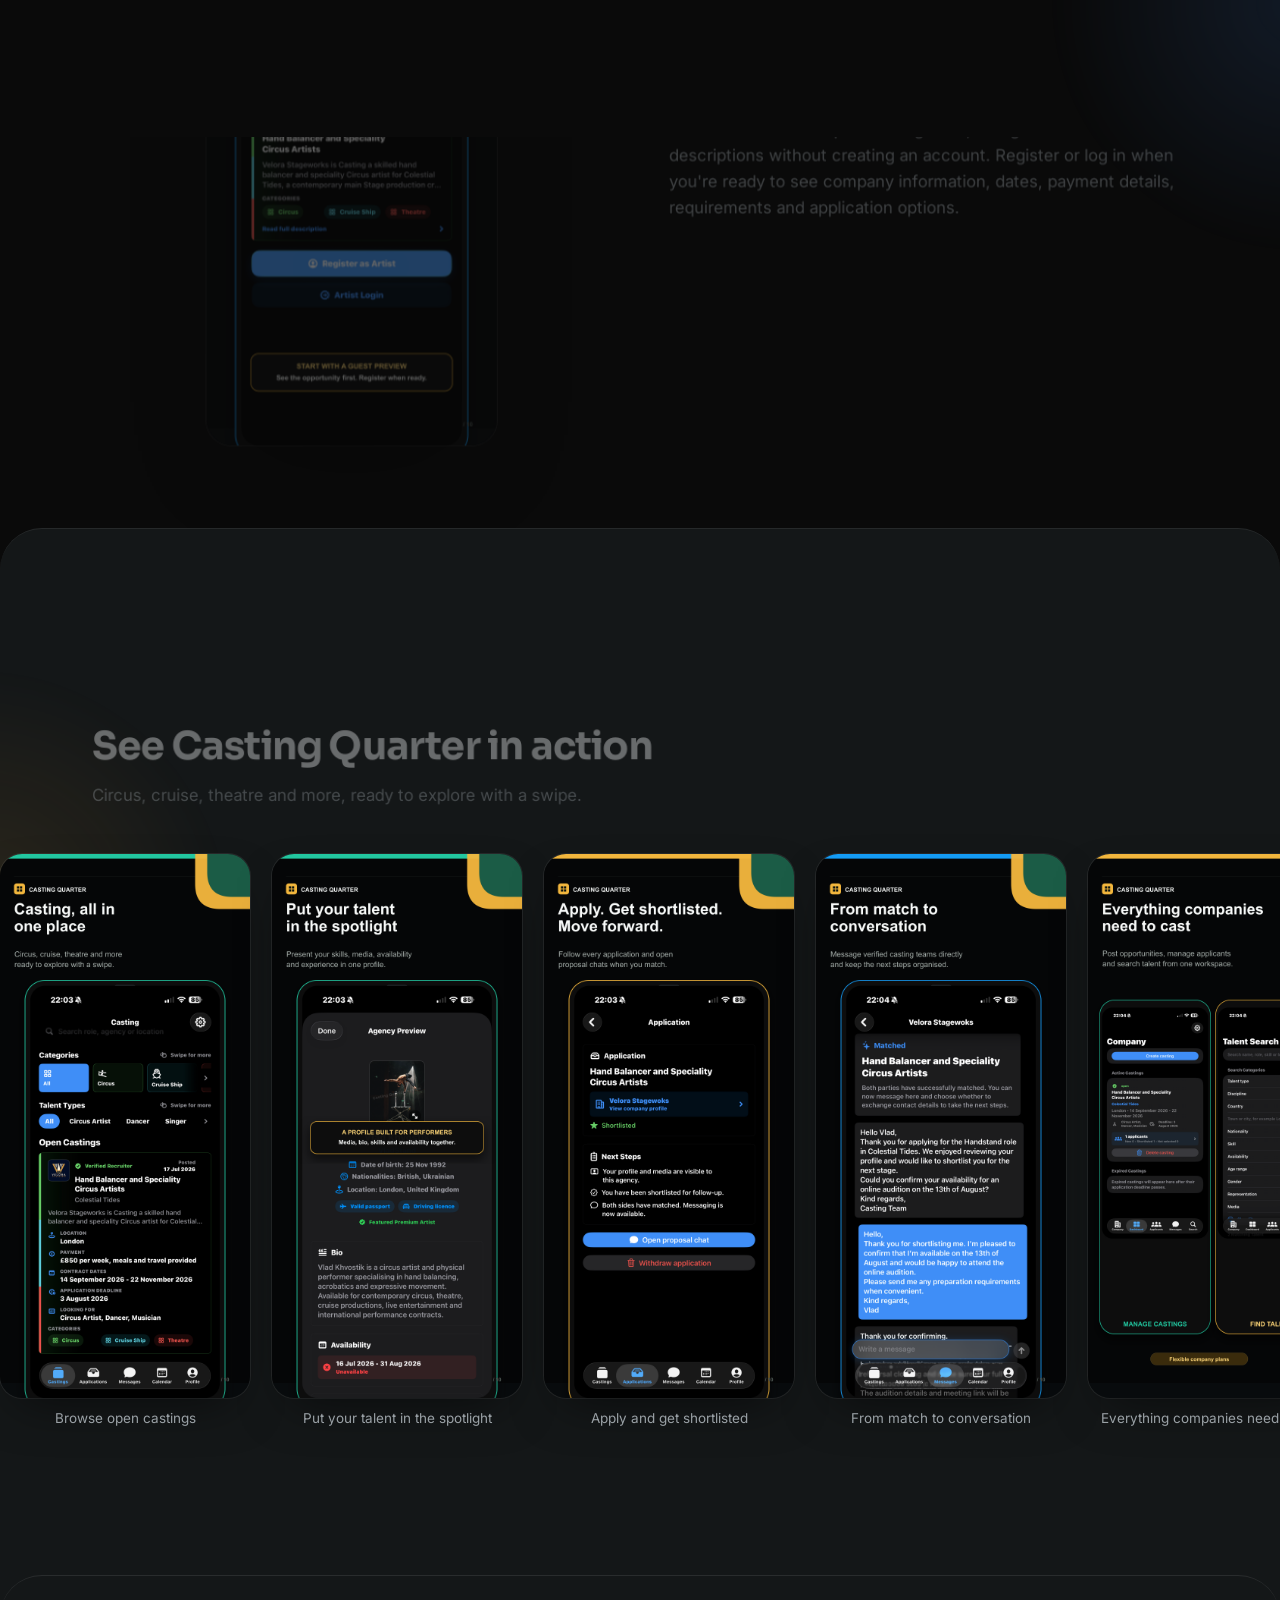
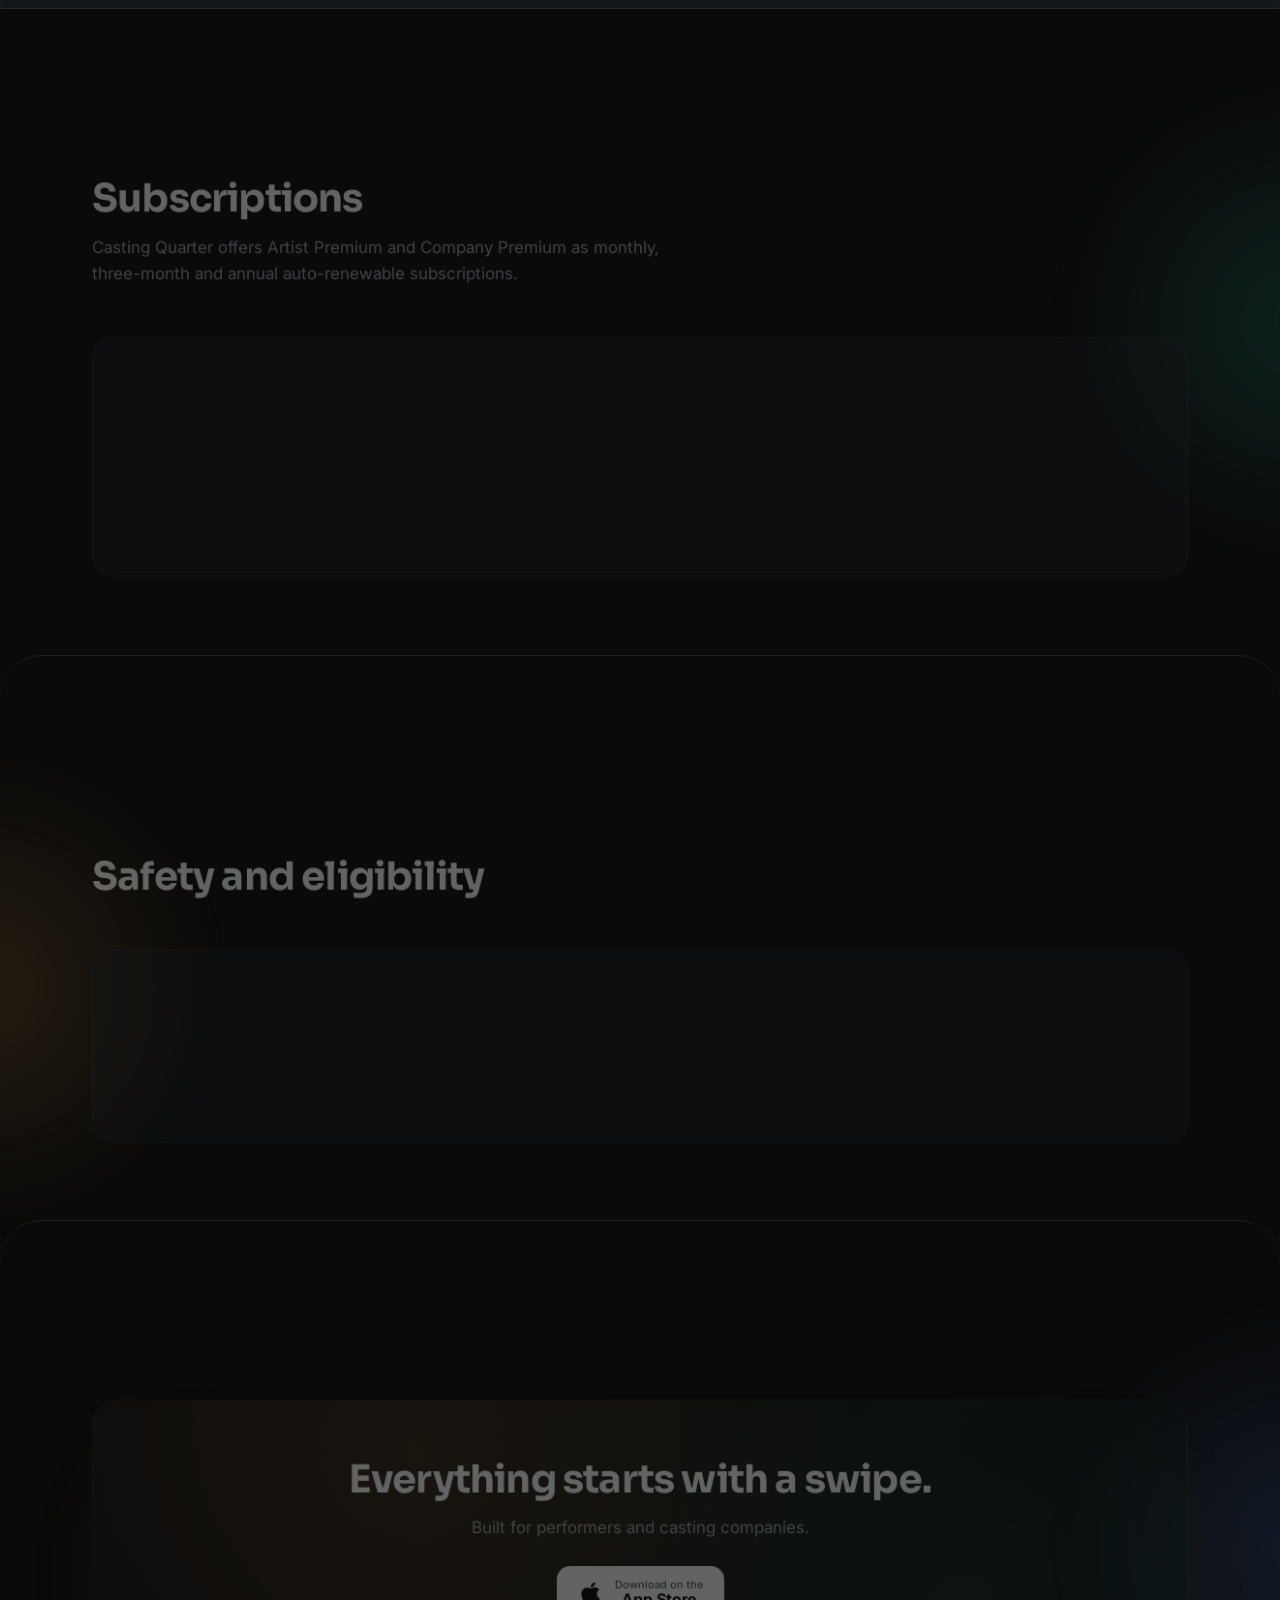
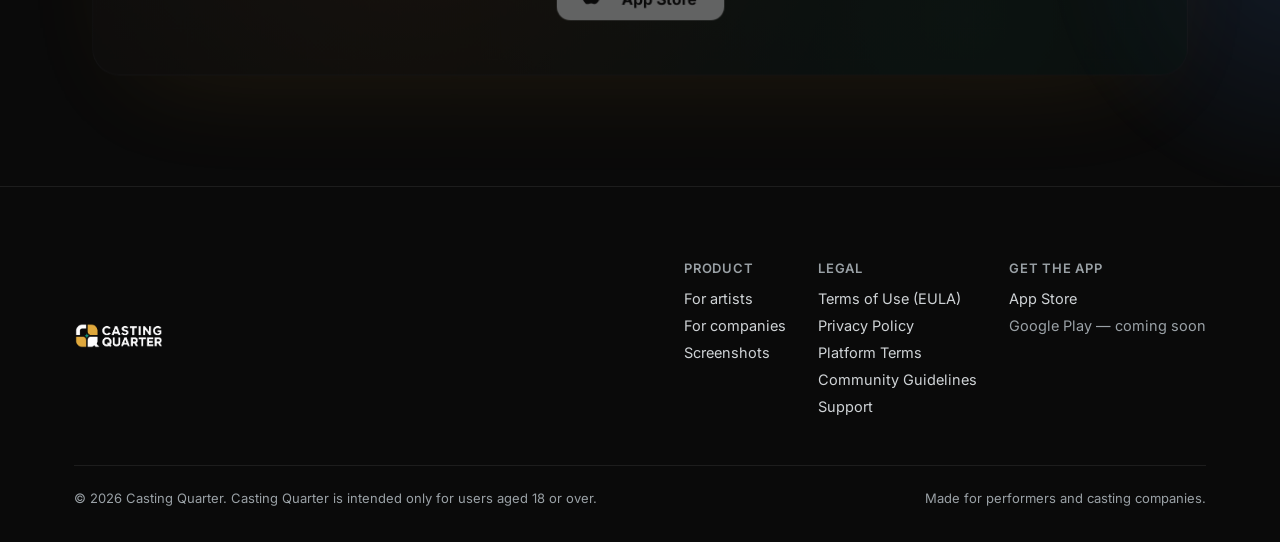
==== commit 030ca8f2: "Adopt fluid Casting Quarter homepage" ====
--- a/index.html
+++ b/index.html
@@ -5,7 +5,7 @@
 <meta name="viewport" content="width=device-width, initial-scale=1.0">
 <title>Casting Quarter — The casting app that brings it all together.</title>
 <meta name="description" content="Casting Quarter brings casting opportunities, artists and verified companies together in one organised, accessible platform.">
-<link rel="icon" href="assets/marketing/asset-434eaecd9cca.png">
+<link rel="icon" href="assets/marketing/casting-quarter-app-icon.png">
 <link rel="preconnect" href="https://fonts.googleapis.com">
 <link rel="preconnect" href="https://fonts.gstatic.com" crossorigin>
 <link href="https://fonts.googleapis.com/css2?family=Sora:wght@400;600;700;800&family=Inter:wght@400;500;600;700&display=swap" rel="stylesheet">
@@ -221,13 +221,117 @@
   .foot-col a:hover{color:var(--gold);}
   .foot-bottom{border-top:1px solid var(--line);padding-top:24px;display:flex;flex-wrap:wrap;gap:12px;justify-content:space-between;font-size:13px;color:var(--muted);}
 
+  /* Fluid concept — kept separate from the original homepage. */
+  .fluid-page{
+    background:
+      radial-gradient(circle at 12% 6%,rgba(45,219,168,.09),transparent 24%),
+      radial-gradient(circle at 88% 10%,rgba(240,169,58,.11),transparent 28%),
+      var(--bg);
+  }
+  .fluid-page header{
+    background:rgba(10,10,10,.58);
+    box-shadow:0 12px 50px rgba(0,0,0,.18);
+  }
+  .fluid-page .hero{
+    min-height:calc(100vh - 73px);
+    display:flex;align-items:center;
+    padding:76px 0 110px;
+  }
+  .fluid-page .hero-grid > div:first-child{animation:heroCopyIn .9s cubic-bezier(.2,.8,.2,1) both;}
+  .fluid-page .hero-visual{animation:heroPhoneIn 1.05s .12s cubic-bezier(.2,.8,.2,1) both;will-change:transform;}
+  .fluid-page .hero-visual .frame{
+    position:relative;
+    animation:phoneFloat 5.8s 1.2s ease-in-out infinite;
+  }
+  .fluid-page .hero-visual .frame::after{
+    content:'';position:absolute;inset:12% -24% -10%;z-index:-1;
+    background:radial-gradient(circle,rgba(240,169,58,.22),transparent 62%);
+    filter:blur(26px);opacity:.75;
+  }
+  .fluid-page .strip{position:relative;z-index:4;margin-top:-42px;border-radius:30px 30px 0 0;overflow:hidden;}
+  .fluid-page .strip .wrap{
+    max-width:none;flex-direction:row;justify-content:center;gap:12px;
+    animation:stripDrift 12s ease-in-out infinite alternate;
+  }
+  .fluid-page .strip .pill{width:auto;min-width:max-content;}
+  .fluid-page section:not(.hero){
+    padding:140px 0;
+    margin-top:-34px;
+    border-radius:42px 42px 0 0;
+    position:relative;overflow:clip;isolation:isolate;
+    border-top:1px solid rgba(255,255,255,.09);
+  }
+  .fluid-page section:not(.hero)::before{
+    content:'';position:absolute;width:520px;height:520px;border-radius:50%;
+    right:-280px;top:12%;z-index:-1;pointer-events:none;
+    background:radial-gradient(circle,rgba(45,219,168,.11),transparent 68%);
+    filter:blur(8px);
+  }
+  .fluid-page section:not(.hero):nth-of-type(odd)::before{
+    right:auto;left:-280px;
+    background:radial-gradient(circle,rgba(240,169,58,.11),transparent 68%);
+  }
+  .fluid-page section:not(.hero):nth-of-type(4n)::before{
+    background:radial-gradient(circle,rgba(74,144,245,.12),transparent 68%);
+  }
+  .fluid-page .flow-scene > .wrap{
+    opacity:var(--scene-opacity,.4);
+    transform:translate3d(0,var(--scene-y,36px),0) scale(var(--scene-scale,.97));
+    transform-origin:center;
+    transition:opacity .16s linear,transform .16s linear;
+    will-change:opacity,transform;
+  }
+  .fluid-page .feature,.fluid-page .guest{min-height:68vh;}
+  .fluid-page .feature-visual img,.fluid-page .guest-visual img{
+    transition:transform .55s cubic-bezier(.2,.8,.2,1),box-shadow .55s ease;
+  }
+  .fluid-page .flow-scene.is-visible .feature-visual img,
+  .fluid-page .flow-scene.is-visible .guest-visual img{
+    box-shadow:0 42px 110px -35px rgba(0,0,0,.8),0 0 0 1px rgba(255,255,255,.12);
+  }
+  .fluid-page .flist li,.fluid-page .safety-item,.fluid-page .gcard{
+    opacity:0;transform:translateY(28px) scale(.97);
+    transition:opacity .65s ease,transform .75s cubic-bezier(.2,.8,.2,1);
+  }
+  .fluid-page .flow-scene.is-visible .flist li,
+  .fluid-page .flow-scene.is-visible .safety-item,
+  .fluid-page .flow-scene.is-visible .gcard{opacity:1;transform:none;}
+  .fluid-page .flow-scene.is-visible :is(.flist li,.safety-item,.gcard):nth-child(2){transition-delay:.08s;}
+  .fluid-page .flow-scene.is-visible :is(.flist li,.safety-item,.gcard):nth-child(3){transition-delay:.16s;}
+  .fluid-page .flow-scene.is-visible :is(.flist li,.safety-item,.gcard):nth-child(4){transition-delay:.24s;}
+  .fluid-page .flow-scene.is-visible :is(.flist li,.safety-item,.gcard):nth-child(5){transition-delay:.32s;}
+  .fluid-page .gcard img{transition:transform .4s cubic-bezier(.2,.8,.2,1),filter .4s ease;}
+  .fluid-page .gcard:hover img{transform:translateY(-12px) scale(1.025);filter:saturate(1.08);}
+  .fluid-page .cta-band{box-shadow:0 40px 120px -45px rgba(240,169,58,.3);}
+  .fluid-page .cta-band::before{animation:ctaGlow 7s ease-in-out infinite alternate;}
+  @media(min-width:960px){
+    .fluid-page .feature-visual,.fluid-page .guest-visual{position:sticky;top:132px;align-self:start;}
+    .fluid-page .gallery-strip{padding-top:26px;padding-bottom:42px;}
+    .fluid-page .gcard{width:250px;}
+  }
+  @media(max-width:720px){
+    .fluid-page .hero{min-height:auto;padding:68px 0 105px;}
+    .fluid-page section:not(.hero){padding:104px 0;margin-top:-24px;border-radius:28px 28px 0 0;}
+    .fluid-page .strip .wrap{justify-content:flex-start;overflow-x:auto;animation:none;}
+    .fluid-page .feature,.fluid-page .guest{min-height:0;}
+  }
+  @keyframes heroCopyIn{from{opacity:0;transform:translateY(42px);}to{opacity:1;transform:none;}}
+  @keyframes heroPhoneIn{from{opacity:0;transform:translateY(70px) scale(.9) rotate(2deg);}to{opacity:1;transform:none;}}
+  @keyframes phoneFloat{0%,100%{transform:translateY(0) rotate(-.35deg);}50%{transform:translateY(-14px) rotate(.35deg);}}
+  @keyframes stripDrift{from{transform:translateX(-2%);}to{transform:translateX(2%);}}
+  @keyframes ctaGlow{from{transform:scale(1);opacity:.7;}to{transform:scale(1.12);opacity:1;}}
+
   @media(prefers-reduced-motion:reduce){
     html{scroll-behavior:auto;}
-    *{transition:none !important;}
+    *{transition:none !important;animation:none !important;}
+    .fluid-page .flow-scene > .wrap,
+    .fluid-page .flist li,.fluid-page .safety-item,.fluid-page .gcard{
+      opacity:1 !important;transform:none !important;
+    }
   }
 </style>
 </head>
-<body>
+<body class="fluid-page">
 
 <div id="progress"></div>
 
@@ -243,7 +347,7 @@
       <a href="#subscriptions">Subscriptions</a>
       <a href="#legal">Legal</a>
     </div>
-    <a class="nav-cta" href="https://apps.apple.com/gb/app/cast-mee/id6785971157" target="_blank" rel="noopener">Get the app</a>
+    <a class="nav-cta" href="https://apps.apple.com/us/app/casting-quarter/id6785971157" target="_blank" rel="noopener">Get the app</a>
   </nav>
 </header>
 
@@ -254,7 +358,7 @@
       <h1>The casting app that <span class="accent">brings it all together.</span></h1>
       <p class="sub">Stop scrolling through Facebook groups and scattered casting posts. <span class="hl">Discover roles, showcase your talent and connect</span> — all in one app.</p>
       <div class="cta-row">
-        <a class="btn-store" href="https://apps.apple.com/gb/app/cast-mee/id6785971157" target="_blank" rel="noopener">
+        <a class="btn-store" href="https://apps.apple.com/us/app/casting-quarter/id6785971157" target="_blank" rel="noopener">
           <svg viewBox="0 0 384 512" fill="currentColor"><path d="M318.7 268.7c-.2-36.7 16.4-64.4 50-84.8-18.8-26.9-47.2-41.7-84.7-44.6-35.5-2.8-74.3 20.7-88.5 20.7-15 0-49.4-19.7-76.4-19.7C63.3 141.2 4 184.8 4 273.5q0 39.3 14.4 81.2c12.8 36.7 59 126.7 107.2 125.2 25.2-.6 43-17.9 75.8-17.9 31.8 0 48.3 17.9 76.4 17.9 48.6-.7 90.4-82.5 102.6-119.3-65.2-30.7-61.7-90-61.7-91.9zm-56.6-164.2c27.3-32.4 24.8-61.9 24-72.5-24.1 1.4-52 16.4-67.9 34.9-17.5 19.8-27.8 44.3-25.6 71.9 26.1 2 49.9-11.4 69.5-34.3z"/></svg>
           <span class="label"><small>Download on the</small><strong>App Store</strong></span>
         </a>
@@ -407,7 +511,7 @@
       <h2>Everything starts with a swipe.</h2>
       <p>Built for performers and casting companies.</p>
       <div class="cta-row">
-        <a class="btn-store" href="https://apps.apple.com/gb/app/cast-mee/id6785971157" target="_blank" rel="noopener">
+        <a class="btn-store" href="https://apps.apple.com/us/app/casting-quarter/id6785971157" target="_blank" rel="noopener">
           <svg viewBox="0 0 384 512" fill="currentColor"><path d="M318.7 268.7c-.2-36.7 16.4-64.4 50-84.8-18.8-26.9-47.2-41.7-84.7-44.6-35.5-2.8-74.3 20.7-88.5 20.7-15 0-49.4-19.7-76.4-19.7C63.3 141.2 4 184.8 4 273.5q0 39.3 14.4 81.2c12.8 36.7 59 126.7 107.2 125.2 25.2-.6 43-17.9 75.8-17.9 31.8 0 48.3 17.9 76.4 17.9 48.6-.7 90.4-82.5 102.6-119.3-65.2-30.7-61.7-90-61.7-91.9zm-56.6-164.2c27.3-32.4 24.8-61.9 24-72.5-24.1 1.4-52 16.4-67.9 34.9-17.5 19.8-27.8 44.3-25.6 71.9 26.1 2 49.9-11.4 69.5-34.3z"/></svg>
           <span class="label"><small>Download on the</small><strong>App Store</strong></span>
         </a>
@@ -435,10 +539,11 @@
           <a href="https://castingquarter.com/privacy/" target="_blank" rel="noopener">Privacy Policy</a>
           <a href="https://castingquarter.com/terms/" target="_blank" rel="noopener">Platform Terms</a>
           <a href="https://castingquarter.com/community/" target="_blank" rel="noopener">Community Guidelines</a>
+          <a href="https://castingquarter.com/support/" target="_blank" rel="noopener">Support</a>
         </div>
         <div class="foot-col">
           <h4>Get the app</h4>
-          <a href="https://apps.apple.com/gb/app/cast-mee/id6785971157" target="_blank" rel="noopener">App Store</a>
+          <a href="https://apps.apple.com/us/app/casting-quarter/id6785971157" target="_blank" rel="noopener">App Store</a>
           <a href="#" style="color:var(--muted);pointer-events:none;">Google Play — coming soon</a>
         </div>
       </div>
@@ -451,11 +556,51 @@
 </footer>
 
 <script>
-  window.addEventListener('scroll', function(){
+  var reduceMotion = window.matchMedia('(prefers-reduced-motion: reduce)').matches;
+  var scenes = Array.prototype.slice.call(document.querySelectorAll('body > section:not(.hero)'));
+  scenes.forEach(function(scene){ scene.classList.add('flow-scene'); });
+
+  if ('IntersectionObserver' in window) {
+    var observer = new IntersectionObserver(function(entries){
+      entries.forEach(function(entry){
+        if (entry.isIntersecting) entry.target.classList.add('is-visible');
+      });
+    }, { threshold: 0.16, rootMargin: '0px 0px -8% 0px' });
+    scenes.forEach(function(scene){ observer.observe(scene); });
+  } else {
+    scenes.forEach(function(scene){ scene.classList.add('is-visible'); });
+  }
+
+  var ticking = false;
+  function renderFluidScroll(){
     var h = document.documentElement;
     var scrolled = (h.scrollTop) / (h.scrollHeight - h.clientHeight) * 100;
     document.getElementById('progress').style.width = scrolled + '%';
-  });
+    if (!reduceMotion) {
+      var vh = window.innerHeight;
+      scenes.forEach(function(scene){
+        var rect = scene.getBoundingClientRect();
+        var centre = rect.top + rect.height / 2;
+        var distance = Math.min(1, Math.abs(centre - vh / 2) / (vh * 1.05));
+        var direction = centre > vh / 2 ? 1 : -1;
+        scene.style.setProperty('--scene-opacity', String(0.38 + (1 - distance) * 0.62));
+        scene.style.setProperty('--scene-scale', String(0.968 + (1 - distance) * 0.032));
+        scene.style.setProperty('--scene-y', String(direction * distance * 34) + 'px');
+      });
+      var heroVisual = document.querySelector('.hero-visual');
+      if (heroVisual) heroVisual.style.transform = 'translate3d(0,' + Math.min(90, h.scrollTop * 0.11) + 'px,0)';
+    }
+    ticking = false;
+  }
+  function requestFluidScroll(){
+    if (!ticking) {
+      window.requestAnimationFrame(renderFluidScroll);
+      ticking = true;
+    }
+  }
+  window.addEventListener('scroll', requestFluidScroll, { passive:true });
+  window.addEventListener('resize', requestFluidScroll);
+  renderFluidScroll();
 </script>
 
 </body>
